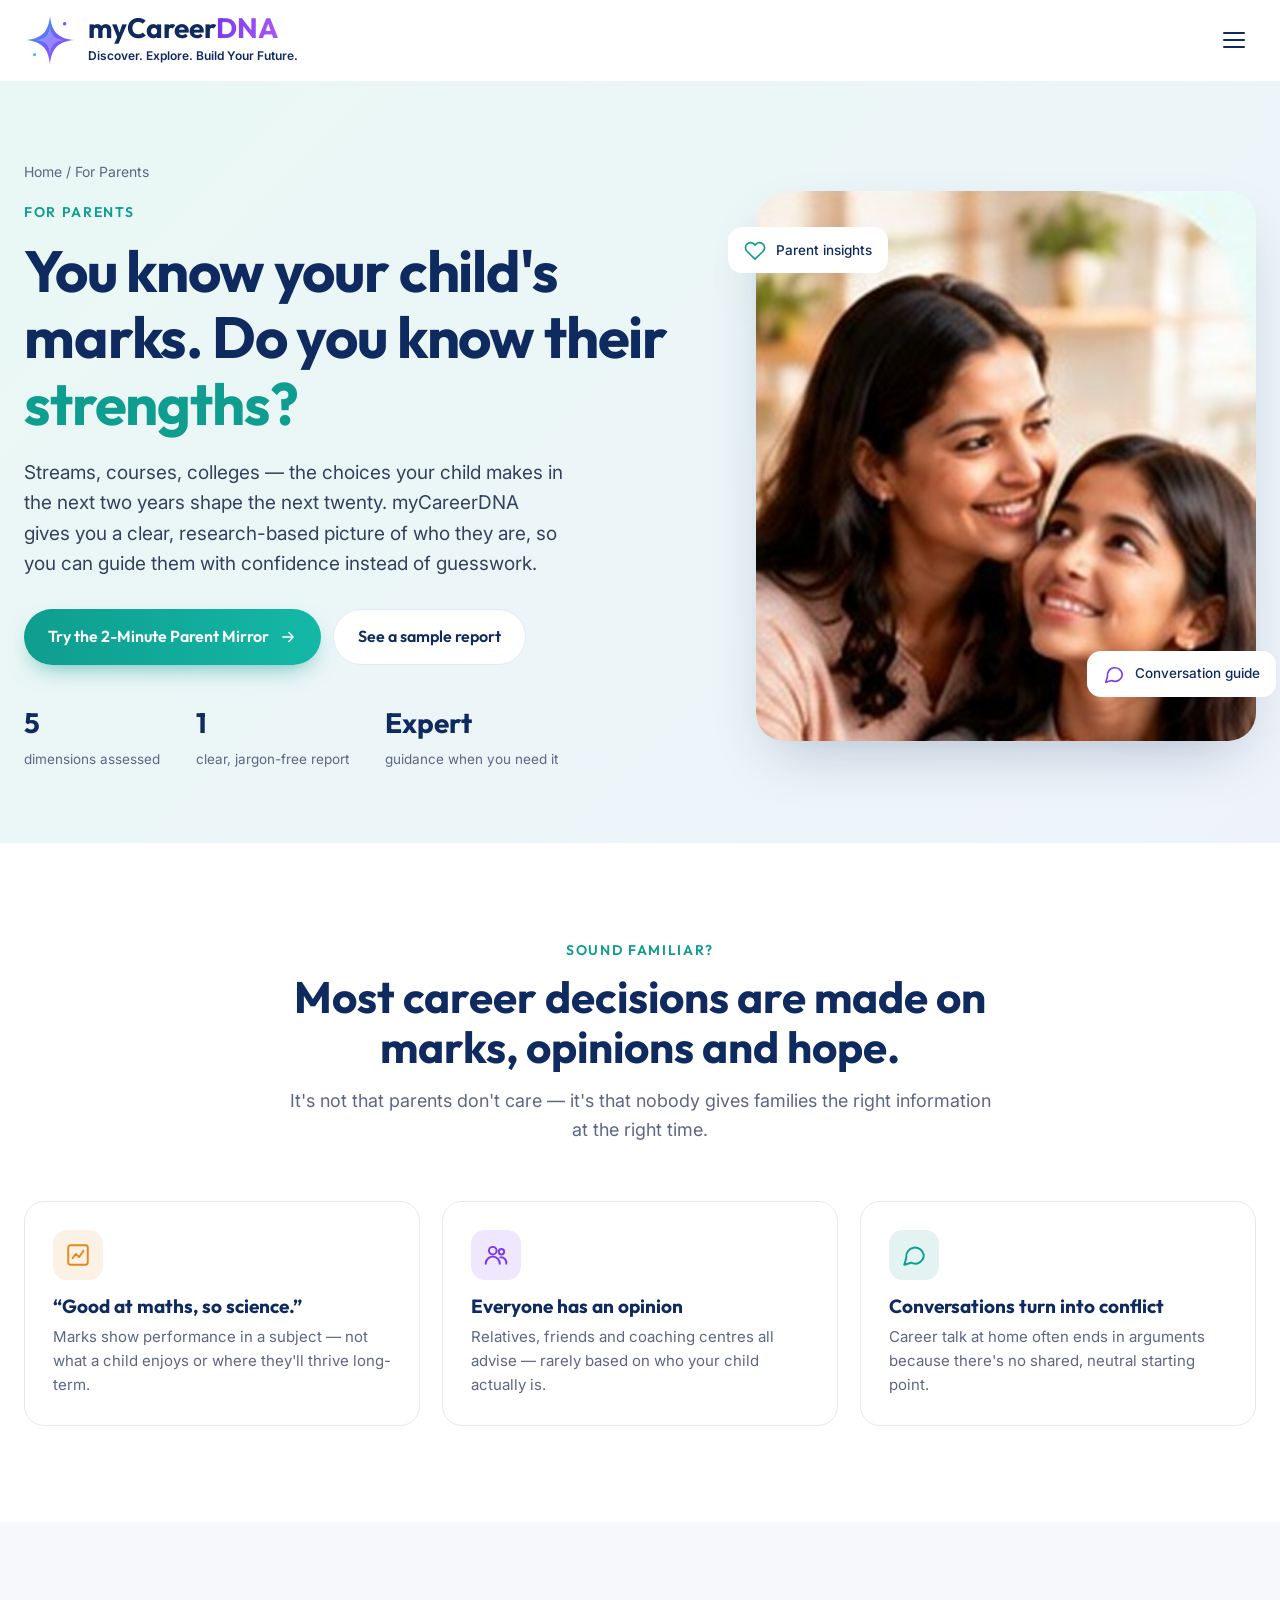
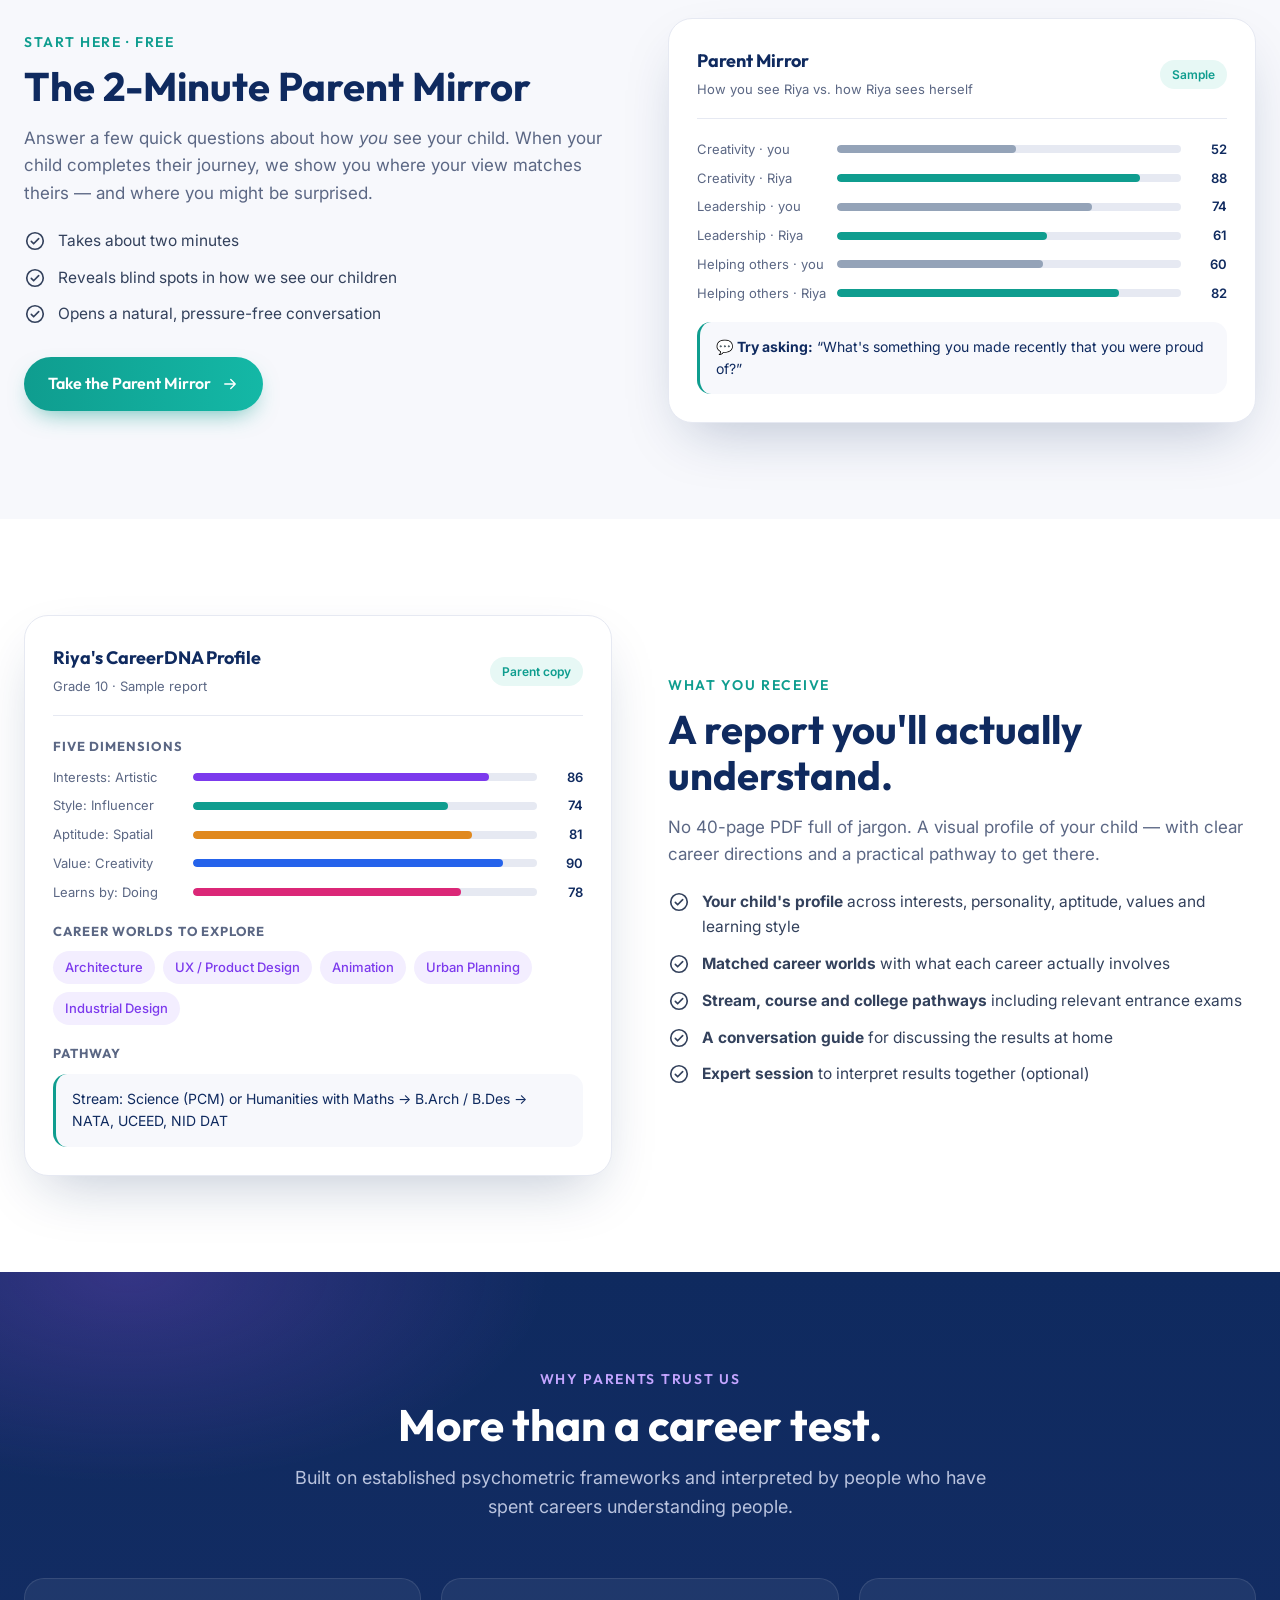
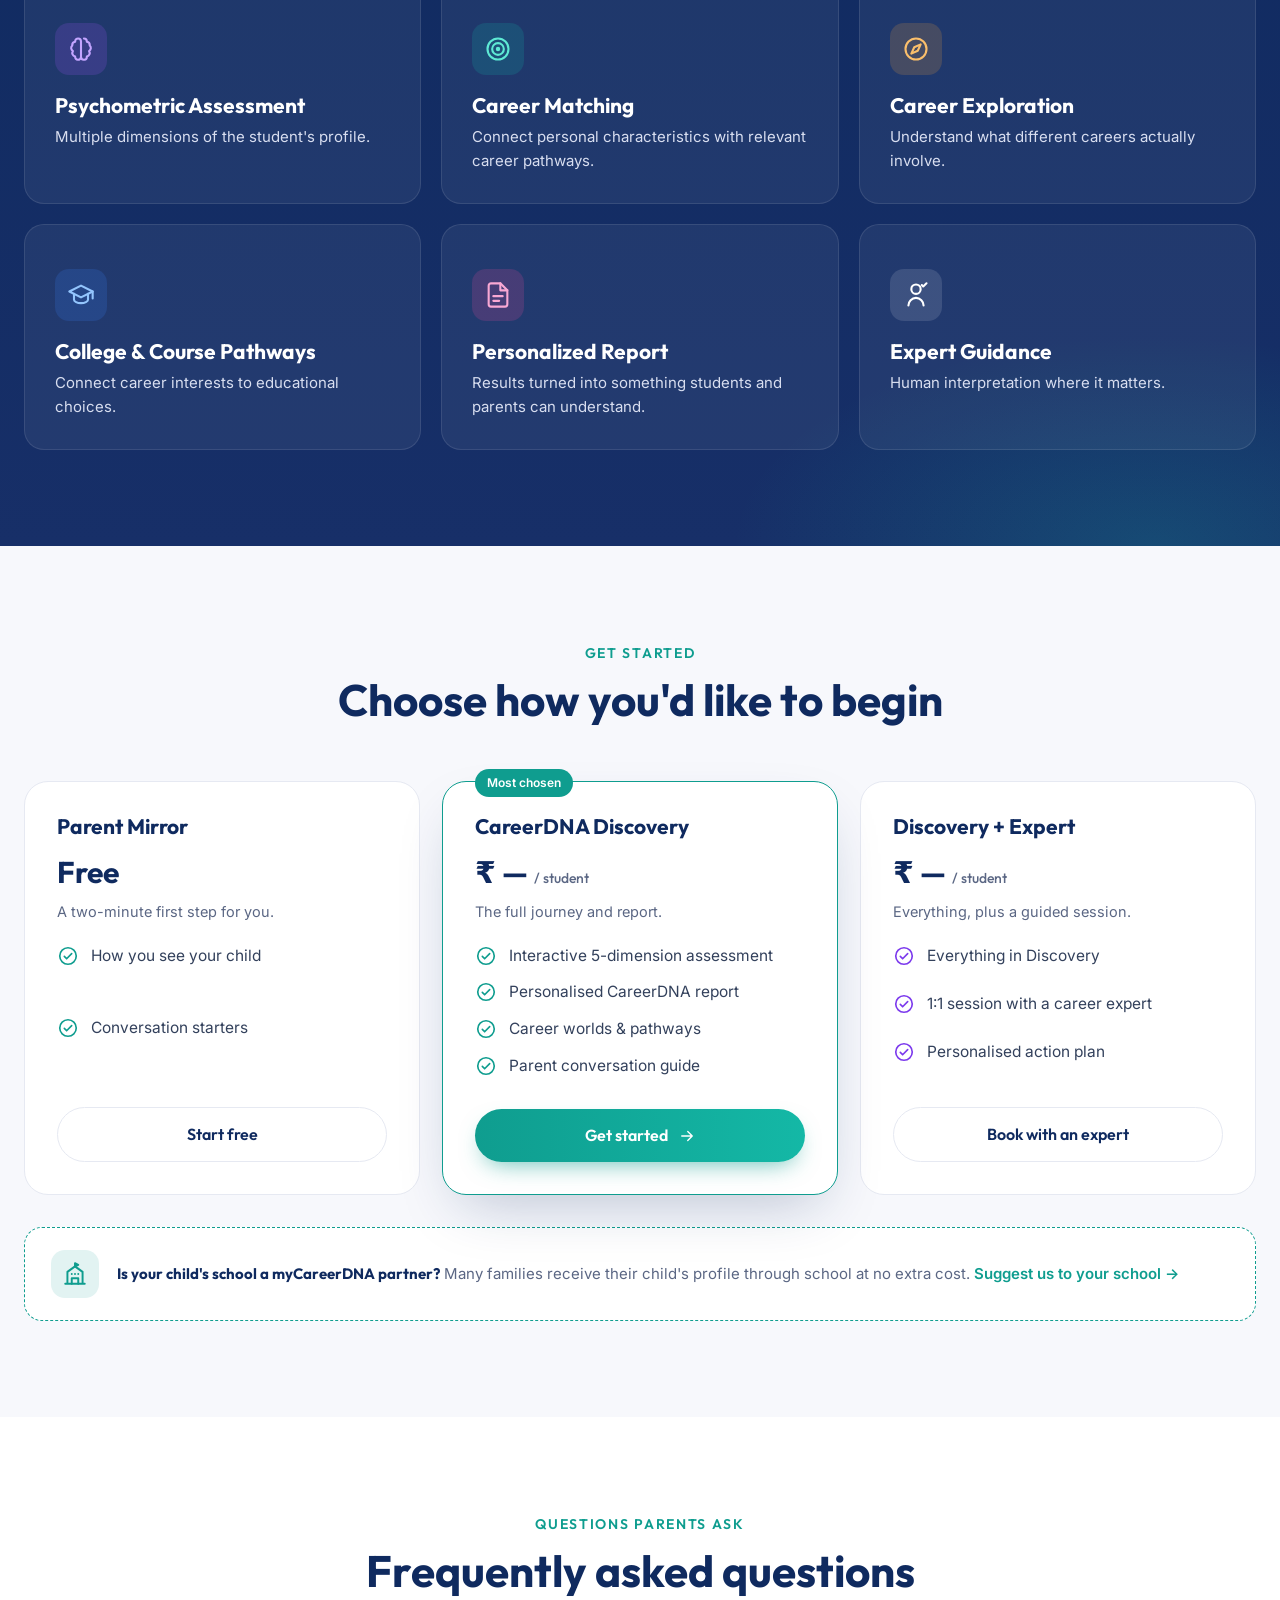
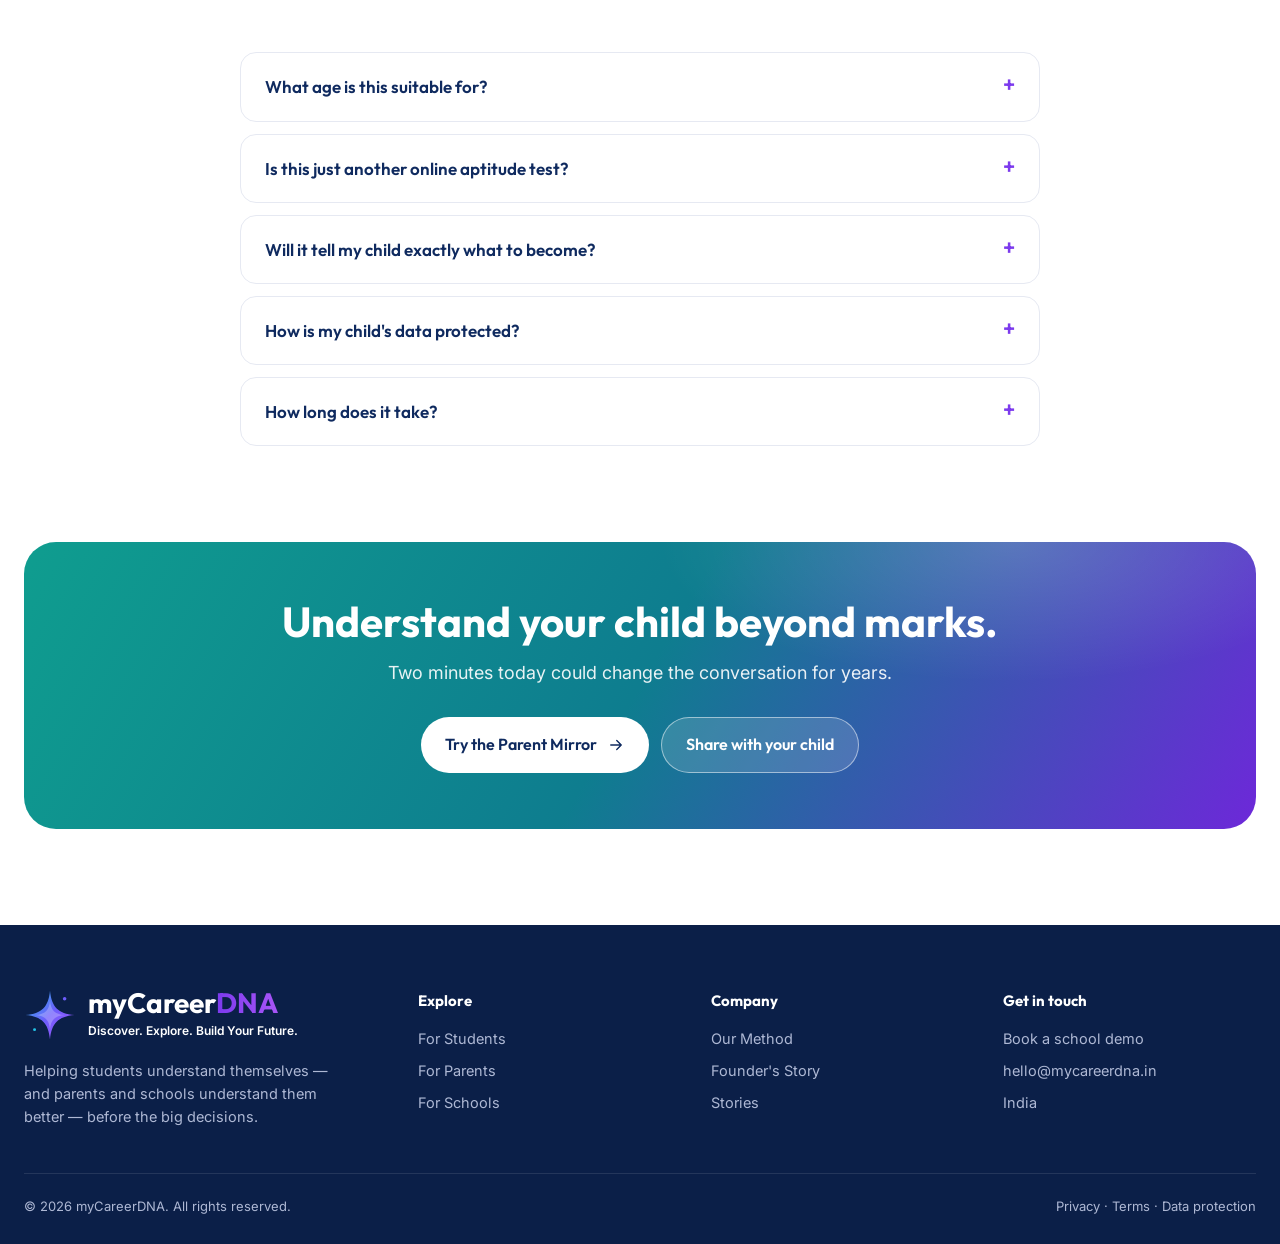
==== parents.html @ beb9e529 "careerQuest" ====
<!doctype html>
<html lang="en">
<head>
  <meta charset="utf-8" />
  <meta name="viewport" content="width=device-width, initial-scale=1" />
  <title>For Parents — myCareerDNA</title>
  <meta name="description" content="Understand your child beyond marks. Insight into interests, strengths, personality and potential." />
  <link rel="preconnect" href="https://fonts.googleapis.com" />
  <link rel="preconnect" href="https://fonts.gstatic.com" crossorigin />
  <link href="https://fonts.googleapis.com/css2?family=Caveat:wght@500;600&family=Inter:wght@400;500;600&family=Outfit:wght@500;600;700&display=swap" rel="stylesheet" />
  <link rel="stylesheet" href="css/styles.css" />
</head>
<body data-page="parents">

<!-- ================= HERO ================= -->
<section class="lp-hero lp-hero--parent">
  <div class="container lp-grid">
    <div>
      <div class="crumbs"><a href="index.html">Home</a> / For Parents</div>
      <div class="eyebrow eyebrow--teal" style="margin-top:18px">For parents</div>
      <h1>You know your child's marks. Do you know their <span style="color:var(--teal)">strengths?</span></h1>
      <p class="lead">Streams, courses, colleges — the choices your child makes in the next two years shape the next twenty. myCareerDNA gives you a clear, research-based picture of who they are, so you can guide them with confidence instead of guesswork.</p>
      <div class="row">
        <a class="btn btn--teal" href="#mirror">Try the 2-Minute Parent Mirror <i data-icon="arrow"></i></a>
        <a class="btn btn--ghost" href="#report">See a sample report</a>
      </div>
      <div class="stats">
        <div><b>5</b><span>dimensions assessed</span></div>
        <div><b>1</b><span>clear, jargon-free report</span></div>
        <div><b>Expert</b><span>guidance when you need it</span></div>
      </div>
    </div>
    <div class="lp-photo" style="background-image:url(assets/parent.jpg)">
      <div class="lp-chip c1" style="color:var(--teal)"><i data-icon="heart"></i><span style="color:var(--navy)">Parent insights</span></div>
      <div class="lp-chip c2" style="color:var(--purple)"><i data-icon="chat"></i><span style="color:var(--navy)">Conversation guide</span></div>
    </div>
  </div>
</section>

<!-- ================= THE PROBLEM ================= -->
<section class="section">
  <div class="container">
    <div class="section-head reveal">
      <div class="eyebrow eyebrow--teal">Sound familiar?</div>
      <h2>Most career decisions are made on marks, opinions and hope.</h2>
      <p>It's not that parents don't care — it's that nobody gives families the right information at the right time.</p>
    </div>
    <div class="feature-grid">
      <div class="feature reveal" style="--c:#e0891f"><div class="f-ic"><i data-icon="chart"></i></div><h3>“Good at maths, so science.”</h3><p>Marks show performance in a subject — not what a child enjoys or where they'll thrive long-term.</p></div>
      <div class="feature reveal" style="--c:#7c3aed"><div class="f-ic"><i data-icon="users"></i></div><h3>Everyone has an opinion</h3><p>Relatives, friends and coaching centres all advise — rarely based on who your child actually is.</p></div>
      <div class="feature reveal" style="--c:#0f9d8f"><div class="f-ic"><i data-icon="chat"></i></div><h3>Conversations turn into conflict</h3><p>Career talk at home often ends in arguments because there's no shared, neutral starting point.</p></div>
    </div>
  </div>
</section>

<!-- ================= PARENT MIRROR ================= -->
<section class="section section--soft" id="mirror">
  <div class="container split">
    <div class="reveal">
      <div class="eyebrow eyebrow--teal">Start here · free</div>
      <h2>The 2-Minute Parent Mirror</h2>
      <p>Answer a few quick questions about how <em>you</em> see your child. When your child completes their journey, we show you where your view matches theirs — and where you might be surprised.</p>
      <ul class="check-list panel--parents">
        <li><i data-icon="check"></i>Takes about two minutes</li>
        <li><i data-icon="check"></i>Reveals blind spots in how we see our children</li>
        <li><i data-icon="check"></i>Opens a natural, pressure-free conversation</li>
      </ul>
      <a class="btn btn--teal" href="#start">Take the Parent Mirror <i data-icon="arrow"></i></a>
    </div>
    <div class="report-mock reveal">
      <header><div><strong>Parent Mirror</strong><span>How you see Riya vs. how Riya sees herself</span></div><span class="pill">Sample</span></header>
      <div class="bars">
        <div class="bar" style="--c:#94a3b8">Creativity · you<i style="--w:52%"></i><b>52</b></div>
        <div class="bar" style="--c:#0f9d8f">Creativity · Riya<i style="--w:88%"></i><b>88</b></div>
        <div class="bar" style="--c:#94a3b8">Leadership · you<i style="--w:74%"></i><b>74</b></div>
        <div class="bar" style="--c:#0f9d8f">Leadership · Riya<i style="--w:61%"></i><b>61</b></div>
        <div class="bar" style="--c:#94a3b8">Helping others · you<i style="--w:60%"></i><b>60</b></div>
        <div class="bar" style="--c:#0f9d8f">Helping others · Riya<i style="--w:82%"></i><b>82</b></div>
      </div>
      <div class="convo" style="margin-top:18px">💬 <b>Try asking:</b> “What's something you made recently that you were proud of?”</div>
    </div>
  </div>
</section>

<!-- ================= REPORT ================= -->
<section class="section" id="report">
  <div class="container split">
    <div class="report-mock reveal">
      <header><div><strong>Riya's CareerDNA Profile</strong><span>Grade 10 · Sample report</span></div><span class="pill">Parent copy</span></header>
      <h5>Five dimensions</h5>
      <div class="bars">
        <div class="bar" style="--c:#7c3aed">Interests: Artistic<i style="--w:86%"></i><b>86</b></div>
        <div class="bar" style="--c:#0f9d8f">Style: Influencer<i style="--w:74%"></i><b>74</b></div>
        <div class="bar" style="--c:#e0891f">Aptitude: Spatial<i style="--w:81%"></i><b>81</b></div>
        <div class="bar" style="--c:#2563eb">Value: Creativity<i style="--w:90%"></i><b>90</b></div>
        <div class="bar" style="--c:#db2777">Learns by: Doing<i style="--w:78%"></i><b>78</b></div>
      </div>
      <h5>Career worlds to explore</h5>
      <div class="careers"><span>Architecture</span><span>UX / Product Design</span><span>Animation</span><span>Urban Planning</span><span>Industrial Design</span></div>
      <h5>Pathway</h5>
      <div class="convo">Stream: Science (PCM) or Humanities with Maths → B.Arch / B.Des → NATA, UCEED, NID DAT</div>
    </div>
    <div class="reveal">
      <div class="eyebrow eyebrow--teal">What you receive</div>
      <h2>A report you'll actually understand.</h2>
      <p>No 40-page PDF full of jargon. A visual profile of your child — with clear career directions and a practical pathway to get there.</p>
      <ul class="check-list panel--parents">
        <li><i data-icon="check"></i><span><b>Your child's profile</b> across interests, personality, aptitude, values and learning style</span></li>
        <li><i data-icon="check"></i><span><b>Matched career worlds</b> with what each career actually involves</span></li>
        <li><i data-icon="check"></i><span><b>Stream, course and college pathways</b> including relevant entrance exams</span></li>
        <li><i data-icon="check"></i><span><b>A conversation guide</b> for discussing the results at home</span></li>
        <li><i data-icon="check"></i><span><b>Expert session</b> to interpret results together (optional)</span></li>
      </ul>
    </div>
  </div>
</section>

<!-- ================= WHY TRUST ================= -->
<section class="section trust">
  <div class="container">
    <div class="section-head reveal">
      <div class="eyebrow">Why parents trust us</div>
      <h2>More than a career test.</h2>
      <p>Built on established psychometric frameworks and interpreted by people who have spent careers understanding people.</p>
    </div>
    <div class="trust-grid">
      <div class="trust-card reveal"><div class="t-ic" style="background:rgba(168,85,247,.18);color:#c4a5ff"><i data-icon="brain"></i></div><h3>Psychometric Assessment</h3><p>Multiple dimensions of the student's profile.</p></div>
      <div class="trust-card reveal"><div class="t-ic" style="background:rgba(20,184,166,.18);color:#5eead4"><i data-icon="target"></i></div><h3>Career Matching</h3><p>Connect personal characteristics with relevant career pathways.</p></div>
      <div class="trust-card reveal"><div class="t-ic" style="background:rgba(242,163,58,.18);color:#fbbf6b"><i data-icon="compass"></i></div><h3>Career Exploration</h3><p>Understand what different careers actually involve.</p></div>
      <div class="trust-card reveal"><div class="t-ic" style="background:rgba(59,130,246,.18);color:#93c5fd"><i data-icon="cap"></i></div><h3>College &amp; Course Pathways</h3><p>Connect career interests to educational choices.</p></div>
      <div class="trust-card reveal"><div class="t-ic" style="background:rgba(236,72,153,.18);color:#f9a8d4"><i data-icon="file"></i></div><h3>Personalized Report</h3><p>Results turned into something students and parents can understand.</p></div>
      <div class="trust-card reveal"><div class="t-ic" style="background:rgba(255,255,255,.12);color:#fff"><i data-icon="expert"></i></div><h3>Expert Guidance</h3><p>Human interpretation where it matters.</p></div>
    </div>
  </div>
</section>

<!-- ================= PLANS =================
     NOTE FOR TEAM: plan names/prices are placeholders — confirm with client. -->
<section class="section section--soft" id="start">
  <div class="container">
    <div class="section-head reveal">
      <div class="eyebrow eyebrow--teal">Get started</div>
      <h2>Choose how you'd like to begin</h2>
    </div>
    <div class="pricing-grid">
      <div class="plan reveal" style="--c:#0f9d8f">
        <h3>Parent Mirror</h3><div class="price">Free</div><p>A two-minute first step for you.</p>
        <ul class="check-list"><li><i data-icon="check"></i>How you see your child</li><li><i data-icon="check"></i>Conversation starters</li></ul>
        <a class="btn btn--ghost" href="#">Start free</a>
      </div>
      <div class="plan featured reveal" style="--c:#0f9d8f">
        <h3>CareerDNA Discovery</h3><div class="price">₹ — <small>/ student</small></div><p>The full journey and report.</p>
        <ul class="check-list"><li><i data-icon="check"></i>Interactive 5-dimension assessment</li><li><i data-icon="check"></i>Personalised CareerDNA report</li><li><i data-icon="check"></i>Career worlds &amp; pathways</li><li><i data-icon="check"></i>Parent conversation guide</li></ul>
        <a class="btn btn--teal" href="#">Get started <i data-icon="arrow"></i></a>
      </div>
      <div class="plan reveal" style="--c:#7c3aed">
        <h3>Discovery + Expert</h3><div class="price">₹ — <small>/ student</small></div><p>Everything, plus a guided session.</p>
        <ul class="check-list"><li><i data-icon="check"></i>Everything in Discovery</li><li><i data-icon="check"></i>1:1 session with a career expert</li><li><i data-icon="check"></i>Personalised action plan</li></ul>
        <a class="btn btn--ghost" href="#">Book with an expert</a>
      </div>
    </div>
    <div class="partner-note reveal">
      <span class="ic"><i data-icon="school"></i></span>
      <p><strong>Is your child's school a myCareerDNA partner?</strong> Many families receive their child's profile through school at no extra cost. <a href="schools.html" style="color:var(--teal);font-weight:600">Suggest us to your school →</a></p>
    </div>
  </div>
</section>

<!-- ================= FAQ ================= -->
<section class="section">
  <div class="container">
    <div class="section-head reveal"><div class="eyebrow eyebrow--teal">Questions parents ask</div><h2>Frequently asked questions</h2></div>
    <div class="faq reveal">
      <details><summary>What age is this suitable for?</summary><p>myCareerDNA is designed for students in grades 8 to 12 — ideally before stream selection in grade 10, and again before college decisions.</p></details>
      <details><summary>Is this just another online aptitude test?</summary><p>No. It measures five dimensions through interactive experiences, connects them to real career pathways and courses, and includes human expert interpretation.</p></details>
      <details><summary>Will it tell my child exactly what to become?</summary><p>It won't hand out a single label. It shows the career worlds that fit your child best and why — so your family can make an informed decision together.</p></details>
      <details><summary>How is my child's data protected?</summary><p>Student data is kept private and secure, is never sold, and is shared only with the parent and — for school programmes — the school's counsellor.</p></details>
      <details><summary>How long does it take?</summary><p>The student journey is completed in about [duration — to confirm], and can be split across sessions.</p></details>
    </div>
  </div>
</section>

<section class="cta-band">
  <div class="container">
    <div class="cta-inner reveal" style="background:linear-gradient(120deg,#0f9d8f,#0e7d8f 50%,#6d28d9)">
      <h2>Understand your child beyond marks.</h2>
      <p>Two minutes today could change the conversation for years.</p>
      <div class="row"><a class="btn" href="#mirror">Try the Parent Mirror <i data-icon="arrow"></i></a><a class="btn alt" href="students.html">Share with your child</a></div>
    </div>
  </div>
</section>

<script src="js/main.js"></script>
</body>
</html>
---- css/styles.css ----
/* =========================================================
   myCareerDNA — shared styles
   ========================================================= */
:root {
  --navy: #0f2a5f;
  --navy-2: #1d3a78;
  --ink: #33415c;
  --muted: #5b6784;
  --line: #e6e9f2;
  --bg: #ffffff;
  --bg-soft: #f7f8fc;

  --purple: #7c3aed;
  --purple-2: #a855f7;
  --purple-soft: #f3eeff;
  --teal: #0f9d8f;
  --teal-2: #14b8a6;
  --teal-soft: #e7f8f5;
  --orange: #e0891f;
  --orange-2: #f2a33a;
  --orange-soft: #fff4e6;

  --radius: 20px;
  --radius-sm: 12px;
  --shadow: 0 10px 30px -12px rgba(15, 42, 95, 0.18);
  --shadow-lg: 0 24px 60px -20px rgba(15, 42, 95, 0.28);

  --font-head: "Outfit", system-ui, sans-serif;
  --font-body: "Inter", system-ui, sans-serif;
  --font-hand: "Caveat", cursive;
  --max: 1280px;
}

* { box-sizing: border-box; margin: 0; padding: 0; }
html { scroll-behavior: smooth; }
body {
  font-family: var(--font-body);
  color: var(--ink);
  background: var(--bg);
  line-height: 1.6;
  -webkit-font-smoothing: antialiased;
  overflow-x: hidden;
}
img { max-width: 100%; display: block; }
a { color: inherit; text-decoration: none; }
button { font: inherit; cursor: pointer; border: 0; background: none; }
h1, h2, h3, h4 { font-family: var(--font-head); color: var(--navy); line-height: 1.15; font-weight: 700; }

.container { width: 100%; max-width: var(--max); margin: 0 auto; padding: 0 24px; }
.section { padding: 96px 0; }
.section--soft { background: var(--bg-soft); }
.section-head { text-align: center; max-width: 720px; margin: 0 auto 56px; }
.section-head h2 { font-size: clamp(30px, 4vw, 44px); margin: 10px 0 14px; }
.section-head p { font-size: 18px; color: var(--muted); }
.eyebrow {
  font-family: var(--font-head);
  font-size: 14px; font-weight: 600; letter-spacing: .12em; text-transform: uppercase;
  color: var(--purple);
}
.eyebrow--teal { color: var(--teal); }
.eyebrow--orange { color: var(--orange); }
.grad {
  background: linear-gradient(90deg, var(--purple), var(--purple-2));
  -webkit-background-clip: text; background-clip: text; color: transparent;
}
.hand { font-family: var(--font-hand); color: var(--navy); }

/* ---------- Buttons ---------- */
.btn {
  display: inline-flex; align-items: center; gap: 10px;
  padding: 14px 24px; border-radius: 999px;
  font-family: var(--font-head); font-weight: 600; font-size: 16px;
  transition: transform .2s ease, box-shadow .2s ease, background .2s ease;
  white-space: nowrap;
}
.btn:hover { transform: translateY(-2px); }
.btn svg { width: 18px; height: 18px; transition: transform .2s ease; }
.btn:hover svg { transform: translateX(3px); }
.btn--purple { background: linear-gradient(90deg, var(--purple), var(--purple-2)); color: #fff; box-shadow: 0 10px 24px -10px rgba(124,58,237,.7); }
.btn--teal { background: linear-gradient(90deg, var(--teal), var(--teal-2)); color: #fff; box-shadow: 0 10px 24px -10px rgba(15,157,143,.7); }
.btn--orange { background: linear-gradient(90deg, var(--orange), var(--orange-2)); color: #fff; box-shadow: 0 10px 24px -10px rgba(224,137,31,.7); }
.btn--ghost { background: #fff; color: var(--navy); border: 1.5px solid var(--line); }
.btn--ghost:hover { border-color: var(--purple); }
.btn--sm { padding: 10px 18px; font-size: 14px; }

/* ---------- Header ---------- */
.site-header {
  position: sticky; top: 0; z-index: 50;
  background: rgba(255,255,255,.9);
  backdrop-filter: blur(12px);
  border-bottom: 1px solid transparent;
  transition: border-color .2s, box-shadow .2s;
}
.site-header.scrolled { border-color: var(--line); box-shadow: 0 4px 20px -12px rgba(15,42,95,.2); }
.nav { display: flex; align-items: center; justify-content: space-between; height: 80px; gap: 24px; }
.logo { display: flex; align-items: center; gap: 12px; }
.logo svg { width: 52px; height: 52px; flex-shrink: 0; }
.logo-name { font-family: var(--font-head); font-weight: 700; font-size: 28px; color: var(--navy); line-height: 1; }
.logo-name span { background: linear-gradient(90deg, var(--purple), var(--purple-2)); -webkit-background-clip: text; background-clip: text; color: transparent; }
.logo-tag { font-size: 12px; font-weight: 600; color: var(--navy); margin-top: 4px; white-space: nowrap; }
.nav-links { display: flex; gap: 22px; white-space: nowrap; }
.nav-links a { font-size: 15px; font-weight: 500; color: var(--navy); padding: 8px 0; position: relative; }
.nav-links a::after {
  content: ""; position: absolute; left: 0; right: 0; bottom: 0; height: 3px; border-radius: 3px;
  background: var(--purple); transform: scaleX(0); transition: transform .2s;
}
.nav-links a:hover::after, .nav-links a.active::after { transform: scaleX(1); }
.nav-cta { font-size: 13.5px; padding: 10px 20px; white-space: normal; max-width: 230px; line-height: 1.25; flex-shrink: 0; }
.nav-toggle { display: none; width: 44px; height: 44px; border-radius: 10px; }
.nav-toggle span { display: block; width: 22px; height: 2px; background: var(--navy); margin: 5px auto; border-radius: 2px; transition: .2s; }

/* ---------- Hero ---------- */
.hero {
  position: relative; overflow: hidden;
  background: linear-gradient(180deg, #eef3fb 0%, #e7eef9 60%, #eaf0f8 100%);
  min-height: 560px;
}
.hero-art {
  position: absolute; top: 0; right: 0; bottom: 0; width: 62%;
  background: url("../assets/hero.jpg") right center / cover no-repeat;
  -webkit-mask-image: linear-gradient(90deg, transparent 0%, #000 22%);
          mask-image: linear-gradient(90deg, transparent 0%, #000 22%);
}
.hero .container { position: relative; z-index: 2; padding-top: 72px; padding-bottom: 72px; }
.hero-copy { max-width: 640px; }
.hero h1 { font-size: clamp(40px, 5.4vw, 66px); letter-spacing: -.02em; margin: 14px 0 22px; }
.hero p.lead { font-size: 19px; color: var(--navy); max-width: 440px; }
.chooser-label { margin: 40px 0 16px; font-family: var(--font-head); font-weight: 600; color: var(--navy); font-size: 17px; }
.chooser { display: flex; gap: 14px; flex-wrap: wrap; }
.choice {
  display: flex; align-items: center; gap: 14px;
  padding: 14px 18px; border-radius: 16px;
  background: rgba(255,255,255,.88); backdrop-filter: blur(6px);
  border: 1.5px solid rgba(255,255,255,.9);
  box-shadow: var(--shadow);
  transition: transform .2s, border-color .2s, box-shadow .2s;
}
.choice:hover { transform: translateY(-4px); box-shadow: var(--shadow-lg); }
.choice .ic { width: 46px; height: 46px; border-radius: 50%; display: grid; place-items: center; flex-shrink: 0; }
.choice .ic svg { width: 26px; height: 26px; }
.choice strong { display: block; font-family: var(--font-head); font-weight: 600; font-size: 16px; }
.choice small { font-size: 13px; color: var(--navy); display: inline-flex; align-items: center; gap: 4px; }
.choice small svg { width: 13px; height: 13px; }
.choice--student .ic { background: var(--purple-soft); color: var(--purple); } .choice--student strong { color: var(--purple); } .choice--student:hover { border-color: var(--purple-2); }
.choice--parent .ic { background: var(--teal-soft); color: var(--teal); } .choice--parent strong { color: var(--teal); } .choice--parent:hover { border-color: var(--teal-2); }
.choice--school .ic { background: var(--orange-soft); color: var(--orange); } .choice--school strong { color: var(--orange); } .choice--school:hover { border-color: var(--orange-2); }

/* ---------- Audience cards ---------- */
.aud-grid { display: grid; grid-template-columns: repeat(3, 1fr); gap: 28px; }
.aud-card {
  border-radius: var(--radius); overflow: hidden; box-shadow: var(--shadow);
  display: flex; flex-direction: column; transition: transform .25s, box-shadow .25s;
}
.aud-card:hover { transform: translateY(-6px); box-shadow: var(--shadow-lg); }
.aud-card--student { background: linear-gradient(135deg, #f6f1ff, #efe8ff); }
.aud-card--parent { background: linear-gradient(135deg, #eefaf7, #e3f6f2); }
.aud-card--school { background: linear-gradient(135deg, #fff8ee, #fdf0e0); }
.aud-top { display: grid; grid-template-columns: 36% minmax(0,1fr); flex: 1; }
.aud-photo { background-size: cover; background-position: center; min-height: 270px; border-bottom-right-radius: 40px; }
.aud-body { min-width: 0; padding: 24px 20px 22px; display: flex; flex-direction: column; }
.aud-body .eyebrow { display: flex; align-items: center; gap: 8px; font-size: 13px; }
.aud-body .eyebrow svg { width: 22px; height: 22px; }
.aud-body h3 { font-size: 21px; margin: 12px 0 10px; }
.aud-body p { font-size: 14.5px; color: var(--muted); margin-bottom: 18px; flex: 1; }
.aud-body .btn { align-self: flex-start; padding: 11px 16px; font-size: 13.5px; white-space: normal; line-height: 1.3; }
.aud-feats { display: flex; justify-content: space-between; gap: 8px; padding: 16px 18px; border-top: 1px solid rgba(15,42,95,.07); background: rgba(255,255,255,.5); }
.aud-feats span { display: flex; align-items: center; gap: 7px; font-size: 12px; color: var(--navy); }
.aud-feats svg { width: 20px; height: 20px; flex-shrink: 0; }
.aud-card--student .aud-feats svg, .aud-card--student .eyebrow { color: var(--purple); }
.aud-card--parent .aud-feats svg, .aud-card--parent .eyebrow { color: var(--teal); }
.aud-card--school .aud-feats svg, .aud-card--school .eyebrow { color: var(--orange); }
.tagline-divider { display: flex; align-items: center; justify-content: center; gap: 22px; margin-top: 56px; font-size: 30px; }
.tagline-divider::before, .tagline-divider::after { content: ""; width: 48px; height: 1.5px; background: var(--navy); opacity: .6; }

/* ---------- Methodology ---------- */
.method { position: relative; }
.journey { display: grid; grid-template-columns: repeat(5, 1fr); gap: 16px; position: relative; margin-bottom: 72px; }
.journey::before {
  content: ""; position: absolute; top: 44px; left: 10%; right: 10%; height: 4px; border-radius: 4px;
  background: linear-gradient(90deg, var(--purple), var(--teal), var(--orange));
  opacity: .35;
}
.step { text-align: center; position: relative; cursor: default; }
.step-node {
  width: 88px; height: 88px; border-radius: 50%; margin: 0 auto 18px; position: relative;
  display: grid; place-items: center; background: #fff; box-shadow: var(--shadow);
  border: 3px solid var(--c); color: var(--c); transition: transform .25s, background .25s, color .25s;
}
.step-node svg { width: 36px; height: 36px; }
.step-num {
  position: absolute; top: -6px; right: -6px; width: 28px; height: 28px; border-radius: 50%;
  background: var(--c); color: #fff; font-family: var(--font-head); font-weight: 700; font-size: 13px;
  display: grid; place-items: center; border: 3px solid #fff;
}
.step:hover .step-node { transform: translateY(-6px) scale(1.05); background: var(--c); color: #fff; }
.step h3 { font-size: 20px; letter-spacing: .08em; color: var(--c); margin-bottom: 8px; }
.step p { font-size: 14.5px; color: var(--muted); max-width: 200px; margin: 0 auto; }
.step-arrow { display: none; }

.dims-wrap { background: #fff; border-radius: 28px; padding: 48px; box-shadow: var(--shadow); border: 1px solid var(--line); }
.dims-head { display: flex; justify-content: space-between; align-items: flex-end; gap: 32px; margin-bottom: 32px; flex-wrap: wrap; }
.dims-head h3 { font-size: 30px; margin-top: 8px; }
.dims-head p { max-width: 460px; color: var(--muted); }
.dims { display: grid; grid-template-columns: repeat(3, 1fr); gap: 18px; }
.dim {
  border-radius: 18px; padding: 24px; background: var(--bg-soft); border: 1px solid var(--line);
  transition: transform .2s, border-color .2s, background .2s;
}
.dim:hover { transform: translateY(-4px); border-color: var(--c); background: #fff; }
.dim-ic { width: 48px; height: 48px; border-radius: 14px; display: grid; place-items: center; background: color-mix(in srgb, var(--c) 12%, #fff); color: var(--c); margin-bottom: 14px; }
.dim-ic svg { width: 26px; height: 26px; }
.dim h4 { font-size: 18px; margin-bottom: 6px; }
.dim p { font-size: 14.5px; color: var(--muted); margin-bottom: 12px; }
.dim-tool { display: inline-block; font-size: 12px; font-weight: 600; padding: 4px 10px; border-radius: 999px; background: #fff; border: 1px dashed var(--c); color: var(--c); }
.vs-generic { margin-top: 32px; display: grid; grid-template-columns: 1fr 1fr; gap: 18px; }
.vs-col { border-radius: 18px; padding: 24px 26px; }
.vs-col h4 { font-size: 17px; margin-bottom: 12px; display: flex; align-items: center; gap: 8px; }
.vs-col ul { list-style: none; display: grid; gap: 8px; font-size: 15px; }
.vs-col li { display: flex; gap: 10px; align-items: flex-start; }
.vs-col li svg { width: 18px; height: 18px; flex-shrink: 0; margin-top: 3px; }
.vs-col--bad { background: #f4f5f8; color: var(--muted); }
.vs-col--bad h4 { color: var(--muted); }
.vs-col--good { background: linear-gradient(135deg, var(--purple-soft), var(--teal-soft)); }
.vs-col--good li svg { color: var(--teal); }

/* ---------- Benefits ---------- */
.benefit-grid { display: grid; grid-template-columns: 1fr 1fr; gap: 28px; }
.benefit {
  border-radius: 24px; padding: 40px; position: relative; overflow: hidden;
}
.benefit--student { background: linear-gradient(160deg, #f6f1ff 0%, #fff 70%); border: 1px solid #e9ddff; }
.benefit--parent { background: linear-gradient(160deg, #eaf9f5 0%, #fff 70%); border: 1px solid #cdeee7; }
.benefit h3 { font-size: 26px; margin: 10px 0 22px; }
.benefit ul { list-style: none; display: grid; gap: 18px; }
.benefit li { display: grid; grid-template-columns: 40px 1fr; gap: 14px; }
.benefit li .b-ic { width: 40px; height: 40px; border-radius: 12px; display: grid; place-items: center; background: #fff; box-shadow: 0 4px 12px -6px rgba(15,42,95,.25); }
.benefit--student .b-ic { color: var(--purple); }
.benefit--parent .b-ic { color: var(--teal); }
.b-ic svg { width: 22px; height: 22px; }
.benefit li strong { display: block; font-family: var(--font-head); color: var(--navy); font-size: 16.5px; margin-bottom: 2px; }
.benefit li span { font-size: 14.5px; color: var(--muted); }

/* ---------- Trust ---------- */
.trust { background: linear-gradient(180deg, #0f2a5f 0%, #172f68 100%); color: #d8def0; position: relative; overflow: hidden; }
.trust::before {
  content: ""; position: absolute; inset: 0;
  background:
    radial-gradient(600px 300px at 10% 0%, rgba(168,85,247,.25), transparent 70%),
    radial-gradient(600px 300px at 90% 100%, rgba(20,184,166,.2), transparent 70%);
}
.trust .container { position: relative; }
.trust .section-head h2 { color: #fff; }
.trust .section-head p { color: #b9c3de; }
.trust .eyebrow { color: #c4a5ff; }
.trust-grid { display: grid; grid-template-columns: repeat(3, 1fr); gap: 20px; }
.trust-card {
  border-radius: 20px; padding: 30px; background: rgba(255,255,255,.06);
  border: 1px solid rgba(255,255,255,.1); transition: background .2s, transform .2s;
}
.trust-card:hover { background: rgba(255,255,255,.1); transform: translateY(-4px); }
.trust-card .t-num { font-family: var(--font-head); font-size: 13px; font-weight: 600; color: #8f9cc0; letter-spacing: .1em; }
.trust-card .t-ic { width: 52px; height: 52px; border-radius: 14px; display: grid; place-items: center; margin: 14px 0 18px; }
.trust-card .t-ic svg { width: 28px; height: 28px; }
.trust-card h3 { color: #fff; font-size: 21px; margin-bottom: 8px; }
.trust-card p { font-size: 15px; }
.trust-badges { display: flex; justify-content: center; flex-wrap: wrap; gap: 14px 36px; margin-top: 48px; font-size: 14px; color: #b9c3de; }
.trust-badges span { display: flex; align-items: center; gap: 8px; }
.trust-badges svg { width: 18px; height: 18px; color: var(--teal-2); }

/* ---------- Tabs ---------- */
.tabs { display: flex; justify-content: center; gap: 10px; margin-bottom: 36px; flex-wrap: wrap; }
.tab {
  display: flex; align-items: center; gap: 10px;
  padding: 14px 24px; border-radius: 999px; font-family: var(--font-head); font-weight: 600; font-size: 16px;
  background: #fff; color: var(--navy); border: 1.5px solid var(--line); transition: .2s;
}
.tab .emoji { font-size: 20px; }
.tab:hover { border-color: var(--navy-2); }
.tab[aria-selected="true"][data-tab="students"] { background: var(--purple); border-color: var(--purple); color: #fff; }
.tab[aria-selected="true"][data-tab="parents"] { background: var(--teal); border-color: var(--teal); color: #fff; }
.tab[aria-selected="true"][data-tab="schools"] { background: var(--orange); border-color: var(--orange); color: #fff; }
.panel { display: none; }
.panel.active { display: grid; animation: fade .4s ease; }
@keyframes fade { from { opacity: 0; transform: translateY(8px); } to { opacity: 1; transform: none; } }
.panel { grid-template-columns: 1.1fr 1fr; gap: 48px; align-items: center; background: #fff; border-radius: 28px; padding: 44px; box-shadow: var(--shadow); border: 1px solid var(--line); }
.panel h3 { font-size: 34px; margin: 10px 0 12px; }
.panel .panel-lead { font-size: 18px; color: var(--muted); margin-bottom: 24px; }
.check-list { list-style: none; display: grid; gap: 12px; margin-bottom: 30px; }
.check-list li { display: flex; gap: 12px; align-items: flex-start; font-size: 15.5px; }
.check-list svg { width: 22px; height: 22px; flex-shrink: 0; margin-top: 1px; }
.panel--students .check-list svg { color: var(--purple); }
.panel--parents .check-list svg { color: var(--teal); }
.panel--schools .check-list svg { color: var(--orange); }
.panel-visual { border-radius: 22px; overflow: hidden; position: relative; height: 400px; width: 100%; max-width: 440px; justify-self: center; background-size: cover; background-position: center 15%; }
.panel-float {
  position: absolute; left: 18px; right: 18px; bottom: 18px; background: rgba(255,255,255,.95); border-radius: 16px; padding: 16px 18px;
  box-shadow: var(--shadow-lg); font-size: 14px;
}
.panel-float strong { font-family: var(--font-head); color: var(--navy); display: block; margin-bottom: 8px; }
.bars { display: grid; gap: 8px; }
.bar { display: grid; grid-template-columns: 110px 1fr 36px; gap: 10px; align-items: center; font-size: 12.5px; color: var(--muted); }
.bar i { display: block; height: 8px; border-radius: 8px; background: var(--line); position: relative; overflow: hidden; }
.bar i::after { content: ""; position: absolute; inset: 0; width: var(--w); background: var(--c, var(--purple)); border-radius: 8px; }
.bar b { font-weight: 600; color: var(--navy); text-align: right; }

/* ---------- School flow ---------- */
.flow { display: grid; grid-template-columns: repeat(6, 1fr); gap: 0; position: relative; counter-reset: flow; }
.flow-step { position: relative; text-align: center; padding: 0 10px; }
.flow-step:not(:last-child)::after {
  content: ""; position: absolute; top: 34px; left: calc(50% + 40px); right: calc(-50% + 40px);
  border-top: 2.5px dashed #cfd5e6;
}
.flow-ic {
  width: 68px; height: 68px; border-radius: 20px; margin: 0 auto 16px; display: grid; place-items: center;
  background: #fff; box-shadow: var(--shadow); color: var(--c); position: relative; z-index: 1;
}
.flow-ic svg { width: 30px; height: 30px; }
.flow-step .who { font-size: 11.5px; font-weight: 700; letter-spacing: .1em; text-transform: uppercase; color: var(--c); }
.flow-step h4 { font-size: 16.5px; margin: 6px 0 6px; }
.flow-step p { font-size: 13.5px; color: var(--muted); }
.flow-note {
  margin-top: 48px; display: flex; align-items: center; justify-content: space-between; gap: 24px; flex-wrap: wrap;
  padding: 28px 32px; border-radius: 22px; background: linear-gradient(90deg, var(--orange-soft), #fff);
  border: 1px solid #f6dfbf;
}
.flow-note h4 { font-size: 22px; margin-bottom: 4px; }
.flow-note p { color: var(--muted); }

/* ---------- Testimonials ---------- */
.testi-grid { display: grid; grid-template-columns: repeat(3, 1fr); gap: 24px; }
.testi { background: #fff; border-radius: 22px; padding: 30px; box-shadow: var(--shadow); border: 1px solid var(--line); display: flex; flex-direction: column; position: relative; }
.testi .quote-mark { font-family: Georgia, serif; font-size: 64px; line-height: .6; color: var(--c); opacity: .35; height: 30px; }
.testi blockquote { font-size: 16px; color: var(--navy); flex: 1; margin: 8px 0 22px; }
.testi-who { display: flex; align-items: center; gap: 12px; }
.avatar { width: 44px; height: 44px; border-radius: 50%; display: grid; place-items: center; font-family: var(--font-head); font-weight: 700; color: #fff; background: var(--c); }
.testi-who strong { display: block; font-family: var(--font-head); color: var(--navy); font-size: 15px; }
.testi-who span { font-size: 13px; color: var(--muted); }
.testi-role { position: absolute; top: 24px; right: 24px; font-size: 11.5px; font-weight: 700; letter-spacing: .08em; text-transform: uppercase; color: var(--c); background: color-mix(in srgb, var(--c) 10%, #fff); padding: 4px 10px; border-radius: 999px; }
.sample-note { text-align: center; font-size: 13px; color: var(--muted); margin-top: 20px; font-style: italic; }

/* ---------- Founder ---------- */
.founder { display: grid; grid-template-columns: 380px 1fr; gap: 64px; align-items: center; }
.founder-photo {
  aspect-ratio: 4/5; border-radius: 28px; position: relative; overflow: hidden;
  background: linear-gradient(160deg, var(--purple-soft), var(--teal-soft));
  display: grid; place-items: center; color: var(--muted); font-size: 14px; text-align: center; padding: 24px;
}
.founder-photo svg { width: 96px; height: 96px; color: #b8a7e8; margin: 0 auto 10px; }
.founder-stat {
  position: absolute; right: -1px; bottom: 28px; background: #fff; border-radius: 16px 0 0 16px; padding: 14px 20px; box-shadow: var(--shadow-lg);
}
.founder-stat b { font-family: var(--font-head); font-size: 34px; color: var(--purple); display: block; line-height: 1; }
.founder-stat span { font-size: 12.5px; color: var(--navy); font-weight: 500; }
.founder blockquote { font-family: var(--font-head); font-size: clamp(24px, 2.8vw, 34px); font-weight: 600; color: var(--navy); line-height: 1.3; margin: 16px 0 24px; }
.founder blockquote em { font-style: normal; color: var(--purple); }
.founder p { font-size: 17px; color: var(--muted); margin-bottom: 16px; }
.founder .sig { font-size: 36px; margin-top: 12px; }
.founder .sig small { display: block; font-family: var(--font-body); font-size: 14px; color: var(--muted); }

/* ---------- CTA band ---------- */
.cta-band { padding: 0 0 96px; }
.cta-inner {
  border-radius: 32px; padding: 56px; text-align: center; color: #fff; position: relative; overflow: hidden;
  background: linear-gradient(120deg, #6d28d9 0%, #7c3aed 40%, #0f9d8f 100%);
}
.cta-inner::after { content: ""; position: absolute; inset: 0; background: radial-gradient(500px 200px at 80% 0%, rgba(255,255,255,.18), transparent 70%); pointer-events: none; }
.cta-inner h2 { color: #fff; font-size: clamp(28px, 3.6vw, 42px); margin-bottom: 12px; }
.cta-inner p { font-size: 18px; opacity: .9; margin-bottom: 30px; }
.cta-inner .row { display: flex; gap: 12px; justify-content: center; flex-wrap: wrap; position: relative; z-index: 1; }
.cta-inner .btn { background: #fff; color: var(--navy); }
.cta-inner .btn.alt { background: rgba(255,255,255,.14); color: #fff; border: 1.5px solid rgba(255,255,255,.5); }

/* ---------- Footer ---------- */
.site-footer { background: #0b1f48; color: #aeb8d4; padding: 64px 0 28px; font-size: 14.5px; }
.foot-grid { display: grid; grid-template-columns: 1.4fr repeat(3, 1fr); gap: 40px; margin-bottom: 44px; }
.site-footer .logo-name, .site-footer .logo-tag { color: #fff; }
.site-footer h5 { font-family: var(--font-head); color: #fff; font-size: 15px; margin-bottom: 14px; }
.site-footer ul { list-style: none; display: grid; gap: 9px; }
.site-footer a:hover { color: #fff; }
.foot-bottom { border-top: 1px solid rgba(255,255,255,.1); padding-top: 22px; display: flex; justify-content: space-between; flex-wrap: wrap; gap: 12px; font-size: 13px; }

/* ---------- Audience landing pages ---------- */
.lp-hero { padding: 80px 0 72px; position: relative; overflow: hidden; }
.lp-hero--student { background: linear-gradient(135deg, #f6f1ff 0%, #eef3fb 100%); }
.lp-hero--parent { background: linear-gradient(135deg, #e9f8f4 0%, #eef3fb 100%); }
.lp-hero--school { background: linear-gradient(135deg, #fff5e8 0%, #eef3fb 100%); }
.lp-grid { display: grid; grid-template-columns: 1.15fr .85fr; gap: 56px; align-items: center; }
.lp-hero h1 { font-size: clamp(36px, 4.8vw, 58px); margin: 14px 0 20px; letter-spacing: -.02em; }
.lp-hero .lead { font-size: 19px; color: var(--ink); margin-bottom: 30px; max-width: 540px; }
.lp-hero .row { display: flex; gap: 12px; flex-wrap: wrap; }
.lp-photo { border-radius: 28px; aspect-ratio: 4/4.4; background-size: cover; background-position: center top; box-shadow: var(--shadow-lg); position: relative; }
.lp-chip {
  position: absolute; background: #fff; border-radius: 14px; padding: 12px 16px; box-shadow: var(--shadow-lg);
  font-size: 13.5px; display: flex; align-items: center; gap: 10px; color: var(--navy); font-weight: 500;
}
.lp-chip svg { width: 22px; height: 22px; }
.lp-chip.c1 { left: -28px; top: 36px; }
.lp-chip.c2 { right: -20px; bottom: 44px; }
.lp-hero .crumbs { font-size: 14px; color: var(--muted); }
.lp-hero .crumbs a:hover { color: var(--navy); }
.stats { display: flex; gap: 36px; margin-top: 36px; flex-wrap: wrap; }
.stats b { display: block; font-family: var(--font-head); font-size: 28px; color: var(--navy); }
.stats span { font-size: 13.5px; color: var(--muted); }

.feature-grid { display: grid; grid-template-columns: repeat(3, 1fr); gap: 22px; }
.feature { background: #fff; border: 1px solid var(--line); border-radius: 20px; padding: 28px; transition: transform .2s, box-shadow .2s; }
.feature:hover { transform: translateY(-4px); box-shadow: var(--shadow); }
.feature .f-ic { width: 50px; height: 50px; border-radius: 14px; display: grid; place-items: center; margin-bottom: 16px; background: color-mix(in srgb, var(--c) 12%, #fff); color: var(--c); }
.feature .f-ic svg { width: 26px; height: 26px; }
.feature h3 { font-size: 19px; margin-bottom: 8px; }
.feature p { font-size: 15px; color: var(--muted); }

.split { display: grid; grid-template-columns: 1fr 1fr; gap: 56px; align-items: center; }
.split h2 { font-size: clamp(28px, 3.4vw, 40px); margin: 10px 0 16px; }
.split > div > p { color: var(--muted); font-size: 17px; margin-bottom: 22px; }

.report-mock { background: #fff; border-radius: 24px; padding: 28px; box-shadow: var(--shadow-lg); border: 1px solid var(--line); }
.report-mock header { display: flex; justify-content: space-between; align-items: center; margin-bottom: 20px; padding-bottom: 16px; border-bottom: 1px solid var(--line); }
.report-mock header strong { font-family: var(--font-head); color: var(--navy); font-size: 18px; display: block; }
.report-mock header span { font-size: 13px; color: var(--muted); }
.report-mock .pill { font-size: 12px; font-weight: 600; padding: 5px 12px; border-radius: 999px; background: var(--teal-soft); color: var(--teal); }
.report-mock h5 { font-family: var(--font-head); font-size: 13px; text-transform: uppercase; letter-spacing: .08em; color: var(--muted); margin: 18px 0 10px; }
.report-mock .bars .bar { grid-template-columns: 130px 1fr 36px; font-size: 13px; }
.careers { display: flex; flex-wrap: wrap; gap: 8px; }
.careers span { font-size: 13px; padding: 6px 12px; border-radius: 999px; background: var(--purple-soft); color: var(--purple); font-weight: 500; }
.convo { margin-top: 6px; padding: 14px 16px; border-radius: 14px; background: var(--bg-soft); font-size: 14px; color: var(--navy); border-left: 3px solid var(--teal); }

.dash-mock { background: #fff; border-radius: 24px; padding: 24px; box-shadow: var(--shadow-lg); border: 1px solid var(--line); }
.dash-top { display: grid; grid-template-columns: repeat(3, 1fr); gap: 12px; margin-bottom: 18px; }
.kpi { background: var(--bg-soft); border-radius: 14px; padding: 14px; }
.kpi b { font-family: var(--font-head); font-size: 24px; color: var(--navy); display: block; }
.kpi span { font-size: 12px; color: var(--muted); }
.dash-chart { display: flex; align-items: flex-end; gap: 10px; height: 150px; padding: 12px 8px 0; border-bottom: 1px solid var(--line); }
.dash-chart div { flex: 1; border-radius: 8px 8px 0 0; background: linear-gradient(180deg, var(--orange-2), var(--orange)); position: relative; }
.dash-chart div:nth-child(even) { background: linear-gradient(180deg, #b48bff, var(--purple)); }
.dash-labels { display: flex; gap: 10px; padding: 8px 8px 0; font-size: 11px; color: var(--muted); }
.dash-labels span { flex: 1; text-align: center; }

.pricing-grid { display: grid; grid-template-columns: repeat(3, 1fr); gap: 22px; }
.plan { background: #fff; border-radius: 24px; padding: 32px; border: 1.5px solid var(--line); display: flex; flex-direction: column; }
.plan.featured { border-color: var(--c); box-shadow: var(--shadow-lg); position: relative; }
.plan.featured::before { content: "Most chosen"; position: absolute; top: -13px; left: 32px; background: var(--c); color: #fff; font-size: 12px; font-weight: 600; padding: 4px 12px; border-radius: 999px; }
.plan h3 { font-size: 21px; }
.plan .price { font-family: var(--font-head); font-size: 30px; color: var(--navy); font-weight: 700; margin: 10px 0 4px; }
.plan .price small { font-size: 14px; color: var(--muted); font-weight: 500; }
.plan > p { font-size: 14.5px; color: var(--muted); margin-bottom: 20px; }
.plan .check-list { flex: 1; font-size: 14.5px; }
.plan .check-list svg { color: var(--c); }
.plan .btn { justify-content: center; }

.faq { max-width: 800px; margin: 0 auto; display: grid; gap: 12px; }
.faq details { background: #fff; border: 1px solid var(--line); border-radius: 16px; padding: 20px 24px; }
.faq summary { font-family: var(--font-head); font-weight: 600; color: var(--navy); font-size: 17px; cursor: pointer; list-style: none; display: flex; justify-content: space-between; gap: 16px; }
.faq summary::-webkit-details-marker { display: none; }
.faq summary::after { content: "+"; font-size: 22px; color: var(--purple); line-height: 1; transition: transform .2s; }
.faq details[open] summary::after { transform: rotate(45deg); }
.faq details p { margin-top: 12px; color: var(--muted); font-size: 15.5px; }

.form-card { background: #fff; border-radius: 24px; padding: 36px; box-shadow: var(--shadow-lg); border: 1px solid var(--line); }
.form-card h3 { font-size: 24px; margin-bottom: 6px; }
.form-card > p { color: var(--muted); font-size: 15px; margin-bottom: 22px; }
.form-grid { display: grid; grid-template-columns: 1fr 1fr; gap: 14px; }
.form-grid .full { grid-column: 1 / -1; }
.field label { display: block; font-size: 13px; font-weight: 600; color: var(--navy); margin-bottom: 6px; }
.field input, .field select, .field textarea {
  width: 100%; padding: 12px 14px; border-radius: 12px; border: 1.5px solid var(--line); font: inherit; font-size: 15px; color: var(--navy); background: #fff;
}
.field input:focus, .field select:focus, .field textarea:focus { outline: none; border-color: var(--orange); box-shadow: 0 0 0 4px var(--orange-soft); }
.form-ok { display: none; padding: 16px; border-radius: 14px; background: var(--teal-soft); color: var(--teal); font-weight: 600; margin-top: 14px; }

/* ---------- Reveal on scroll ---------- */
.reveal { opacity: 0; transform: translateY(24px); transition: opacity .7s ease, transform .7s ease; }
.reveal.in { opacity: 1; transform: none; }
@media (prefers-reduced-motion: reduce) { .reveal { opacity: 1; transform: none; transition: none; } html { scroll-behavior: auto; } }

/* ---------- Responsive ---------- */
@media (max-width: 1100px) {
  .nav-links { gap: 20px; }
  .nav-links a { font-size: 14px; }
  .aud-grid { grid-template-columns: 1fr; max-width: 640px; margin: 0 auto; }
  .flow { grid-template-columns: repeat(3, 1fr); row-gap: 40px; }
  .flow-step:nth-child(3)::after { display: none; }
}
@media (max-width: 1280px) {
  .nav-links, .nav-cta { display: none; }
  .nav-toggle { display: block; }
  .site-header.open .nav-links {
    display: flex; flex-direction: column; gap: 0; position: absolute; top: 80px; left: 0; right: 0;
    background: #fff; padding: 12px 24px 20px; border-bottom: 1px solid var(--line); box-shadow: var(--shadow);
  }
  .site-header.open .nav-links a { padding: 12px 0; border-bottom: 1px solid var(--line); }
  .site-header.open .nav-links a::after { display: none; }
  .site-header.open .nav-toggle span:nth-child(1) { transform: translateY(7px) rotate(45deg); }
  .site-header.open .nav-toggle span:nth-child(2) { opacity: 0; }
  .site-header.open .nav-toggle span:nth-child(3) { transform: translateY(-7px) rotate(-45deg); }
}
@media (max-width: 960px) {
  .hero { min-height: 0; }
  .hero-art { position: relative; width: 100%; height: 300px; -webkit-mask-image: linear-gradient(0deg, transparent 0%, #000 25%); mask-image: linear-gradient(0deg, transparent 0%, #000 25%); background-position: 30% center; }
  .hero .container { padding-top: 8px; padding-bottom: 56px; }
  .journey { grid-template-columns: 1fr; gap: 28px; max-width: 420px; margin-left: auto; margin-right: auto; }
  .journey::before { left: 43px; right: auto; top: 20px; bottom: 20px; width: 4px; height: auto; background: linear-gradient(180deg, var(--purple), var(--teal), var(--orange)); }
  .step { display: grid; grid-template-columns: 88px 1fr; gap: 20px; text-align: left; align-items: center; }
  .step-node { margin: 0; }
  .step p { margin: 0; max-width: none; }
  .dims, .trust-grid, .testi-grid, .feature-grid, .pricing-grid { grid-template-columns: 1fr 1fr; }
  .benefit-grid, .vs-generic, .panel, .founder, .lp-grid, .split { grid-template-columns: 1fr; }
  .panel { padding: 28px; gap: 28px; }
  .founder { gap: 36px; }
  .founder-photo { max-width: 360px; }
  .foot-grid { grid-template-columns: 1fr 1fr; }
  .lp-chip.c1 { left: 12px; } .lp-chip.c2 { right: 12px; }
  .lp-photo { max-width: 460px; }
}
@media (max-width: 640px) {
  .container { padding: 0 16px; }
  .section { padding: 64px 0; }
  .logo svg { width: 42px; height: 42px; }
  .logo-name { font-size: 23px; }
  .logo-tag { font-size: 10.5px; }
  .chooser { flex-direction: column; }
  .choice { width: 100%; }
  .aud-top { grid-template-columns: 1fr; }
  .aud-photo { min-height: 240px; border-radius: 0; background-position: center 20%; }
  .aud-feats { flex-wrap: wrap; }
  .dims-wrap { padding: 24px; }
  .dims, .trust-grid, .testi-grid, .feature-grid, .pricing-grid, .form-grid { grid-template-columns: 1fr; }
  .flow { grid-template-columns: 1fr; row-gap: 24px; }
  .flow-step { display: grid; grid-template-columns: 68px 1fr; gap: 16px; text-align: left; padding: 0; }
  .flow-step::after { display: none; }
  .flow-ic { margin: 0; }
  .benefit { padding: 28px 22px; }
  .panel h3 { font-size: 26px; }
  .bar { grid-template-columns: 90px 1fr 32px; }
  .tab { padding: 12px 16px; font-size: 14px; }
  .cta-inner { padding: 40px 22px; }
  .foot-grid { grid-template-columns: 1fr; }
  .tagline-divider { font-size: 24px; }
  .dash-top { grid-template-columns: 1fr 1fr 1fr; gap: 8px; }
  .kpi b { font-size: 18px; }
  .report-mock .bars .bar { grid-template-columns: 100px 1fr 32px; }
}
.hero h1, .hero .eyebrow { max-width: 560px; }
.partner-note { display: flex; gap: 18px; align-items: center; padding: 22px 26px; border-radius: 18px; background: #fff; border: 1.5px dashed var(--c, var(--teal)); margin-top: 32px; }
.partner-note .ic { width: 48px; height: 48px; border-radius: 14px; flex-shrink: 0; display: grid; place-items: center; background: color-mix(in srgb, var(--c, var(--teal)) 12%, #fff); color: var(--c, var(--teal)); }
.partner-note .ic svg { width: 26px; height: 26px; }
.partner-note p { font-size: 15px; color: var(--muted); }
.partner-note strong { color: var(--navy); font-family: var(--font-head); }
.timeline { display: grid; grid-template-columns: repeat(4, 1fr); gap: 20px; }
.tl { background: #fff; border-radius: 20px; padding: 26px; border: 1px solid var(--line); position: relative; }
.tl .wk { font-family: var(--font-head); font-size: 13px; font-weight: 700; color: var(--orange); letter-spacing: .08em; text-transform: uppercase; }
.tl h4 { font-size: 18px; margin: 8px 0 6px; }
.tl p { font-size: 14.5px; color: var(--muted); }
@media (max-width: 960px) { .timeline { grid-template-columns: 1fr 1fr; } }
@media (max-width: 640px) { .timeline { grid-template-columns: 1fr; } .partner-note { flex-direction: column; align-items: flex-start; } }
@media (max-width: 640px) { .stats { gap: 16px; } .stats > div { flex: 1; min-width: 90px; } .stats b { font-size: 22px; } }
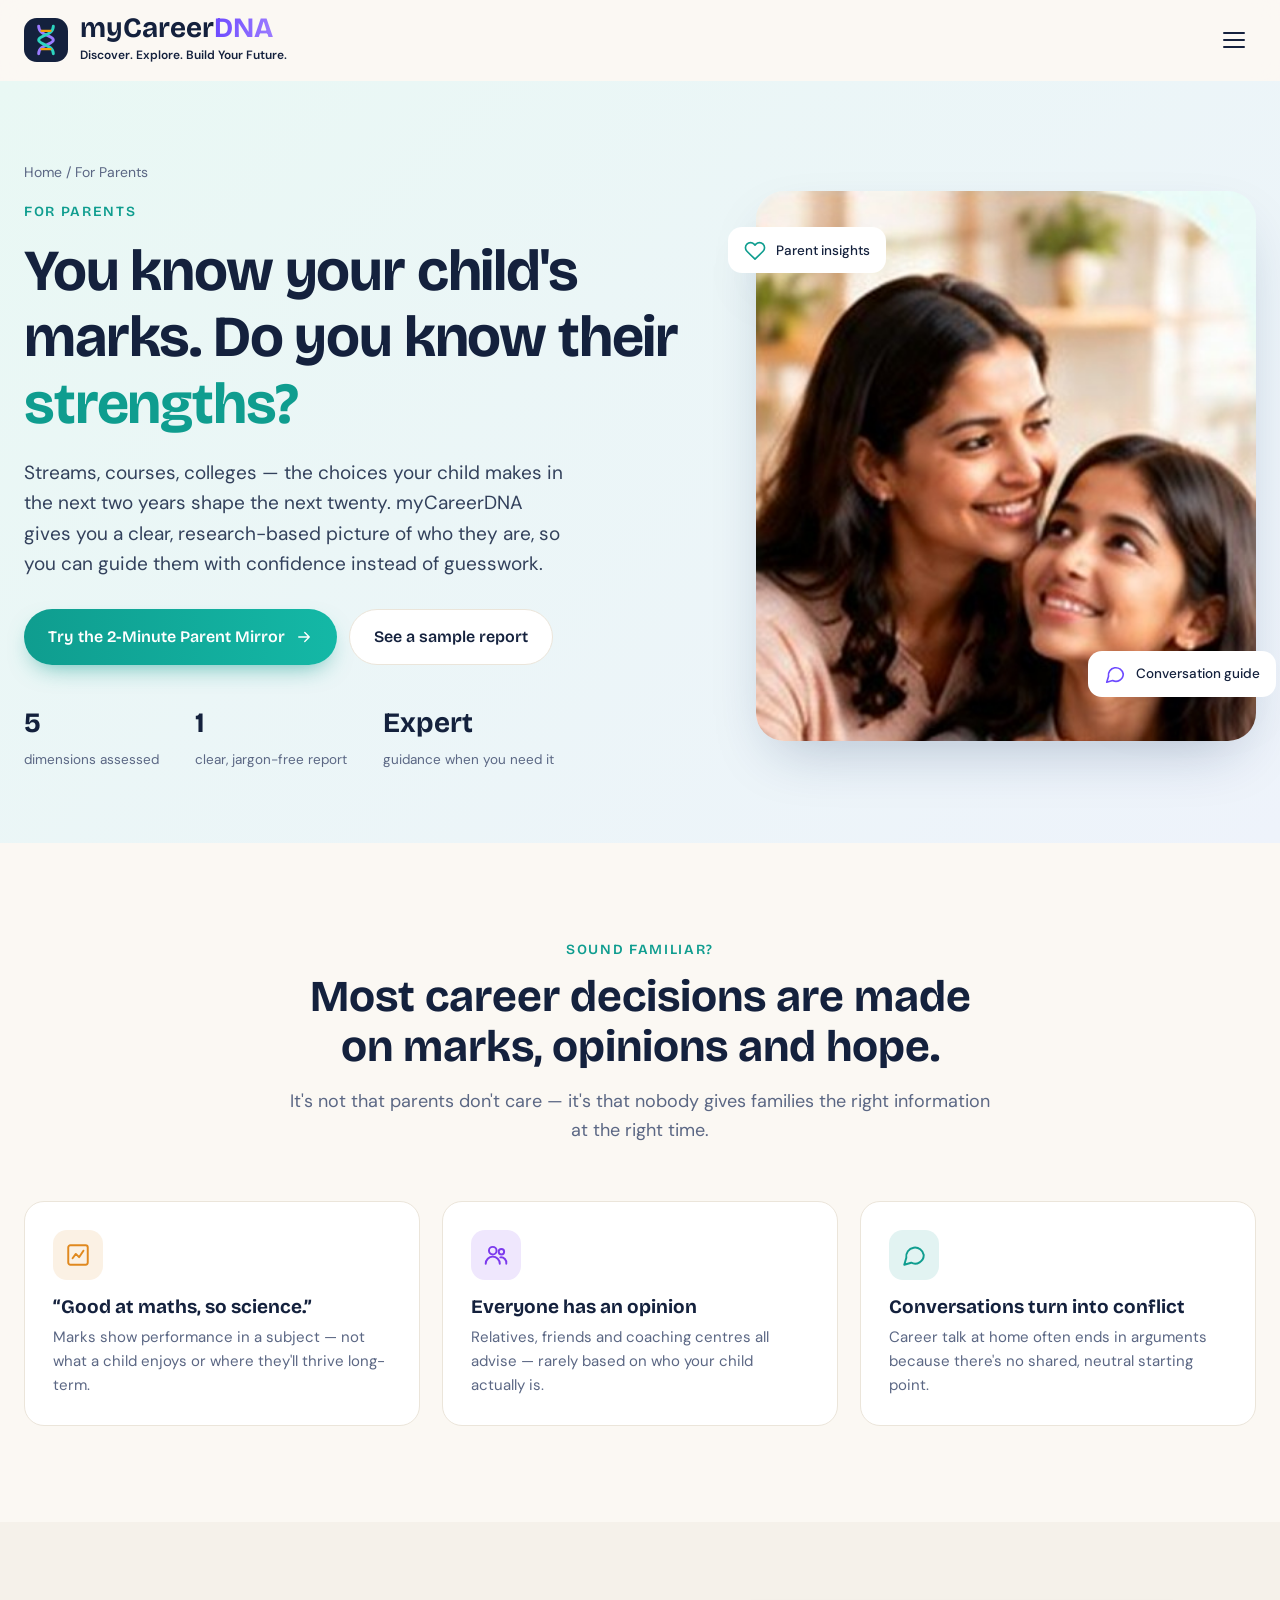
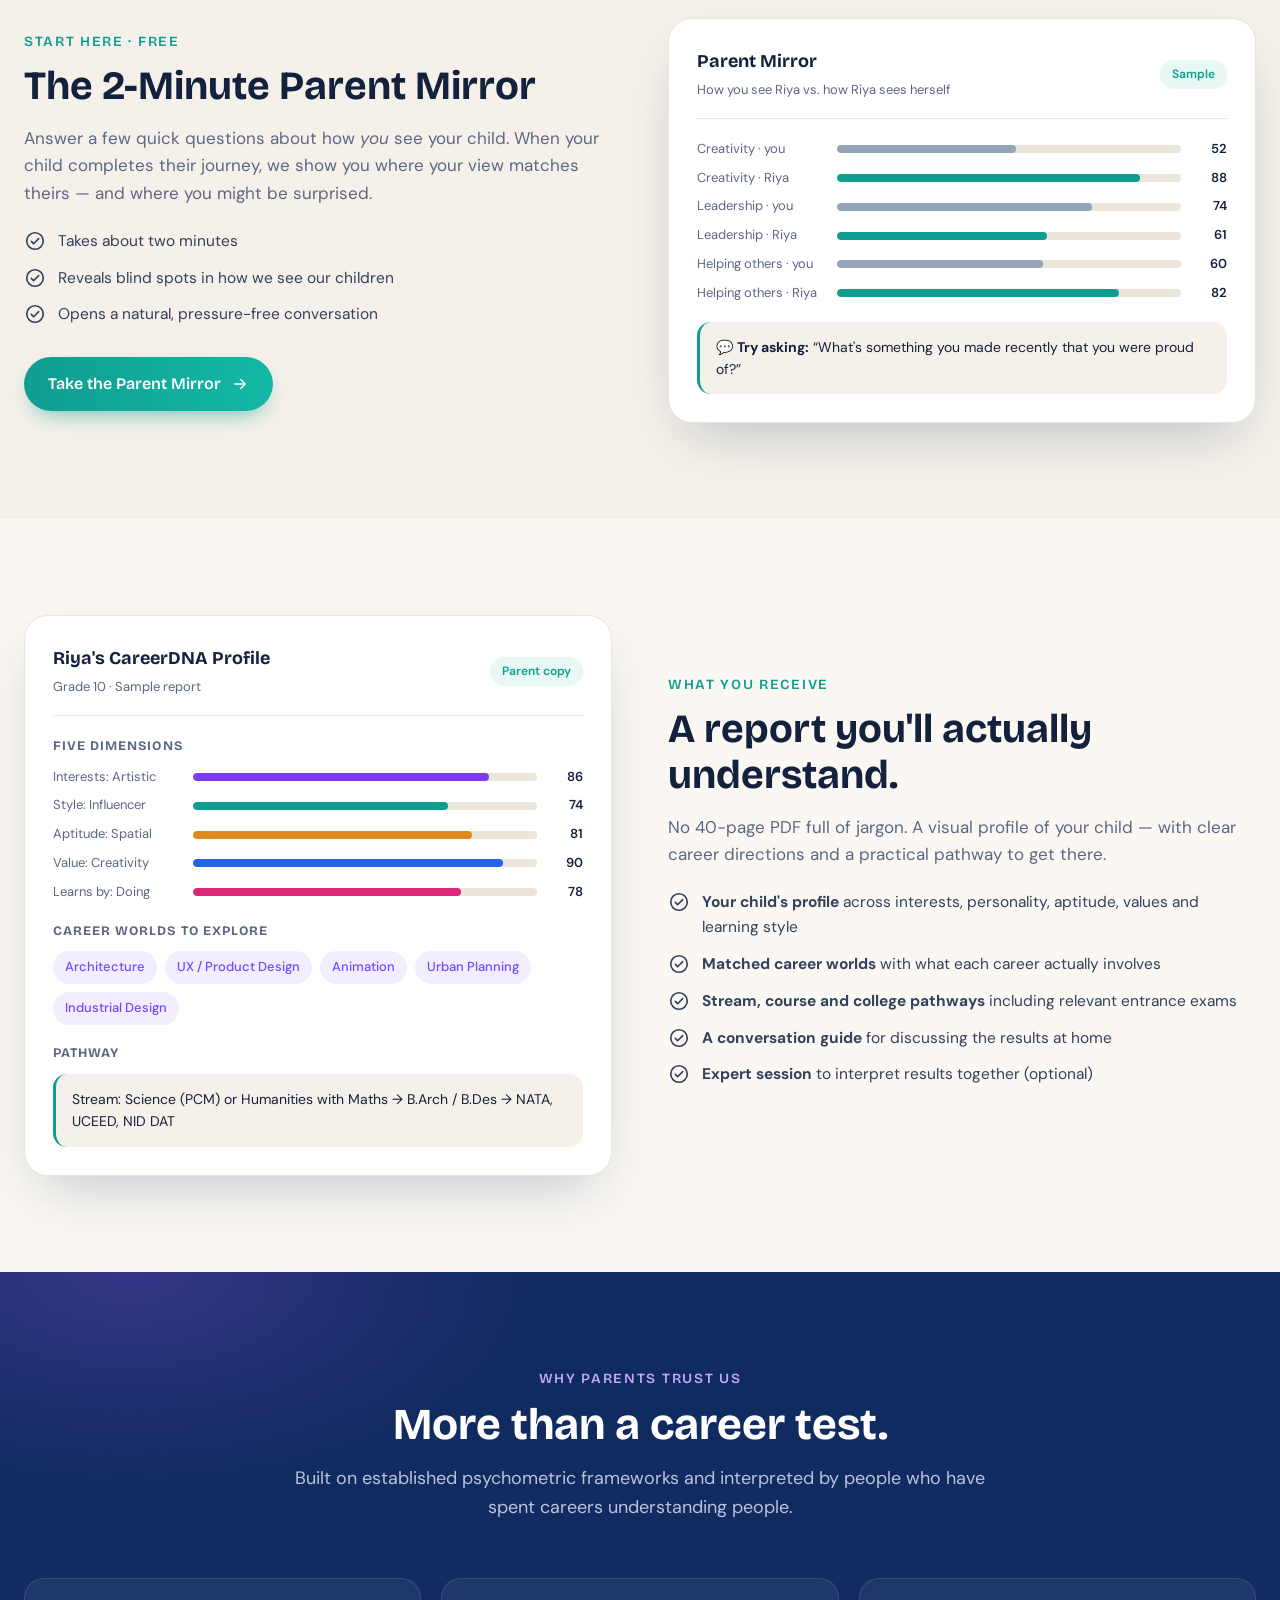
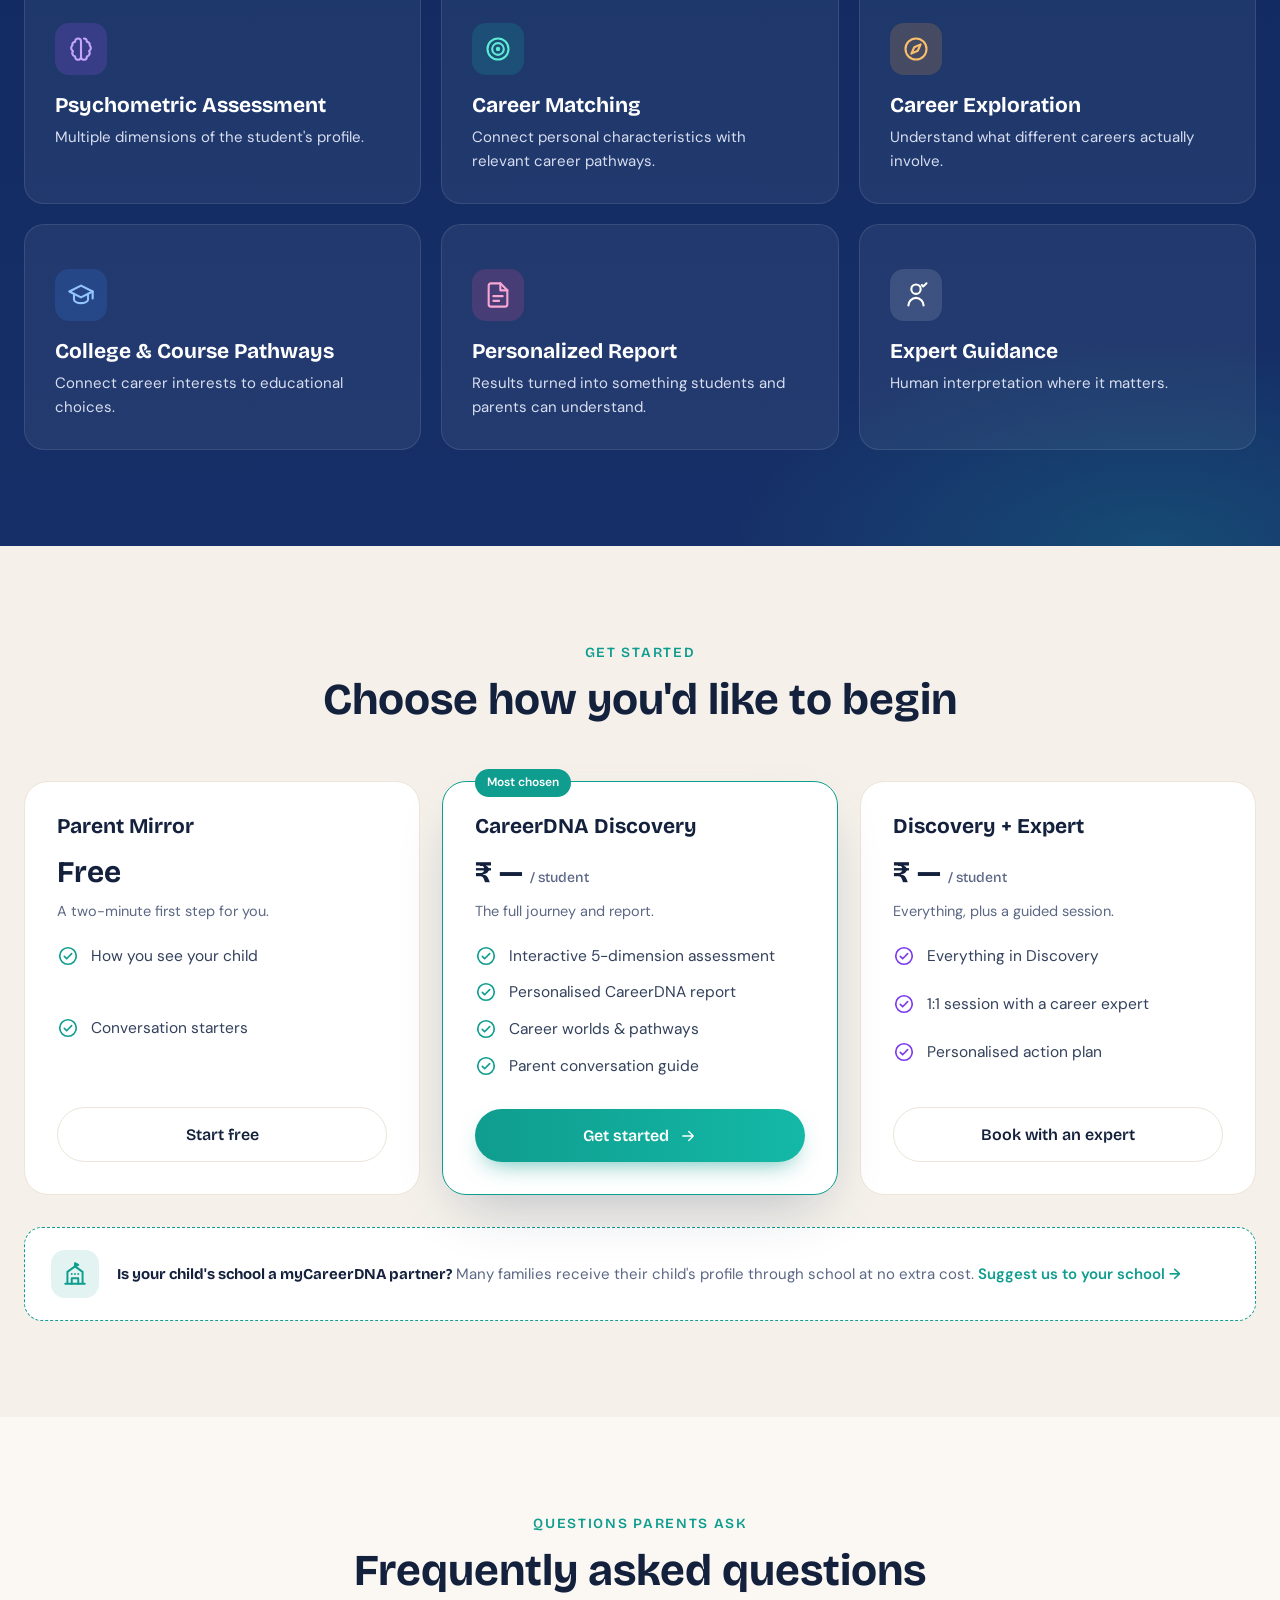
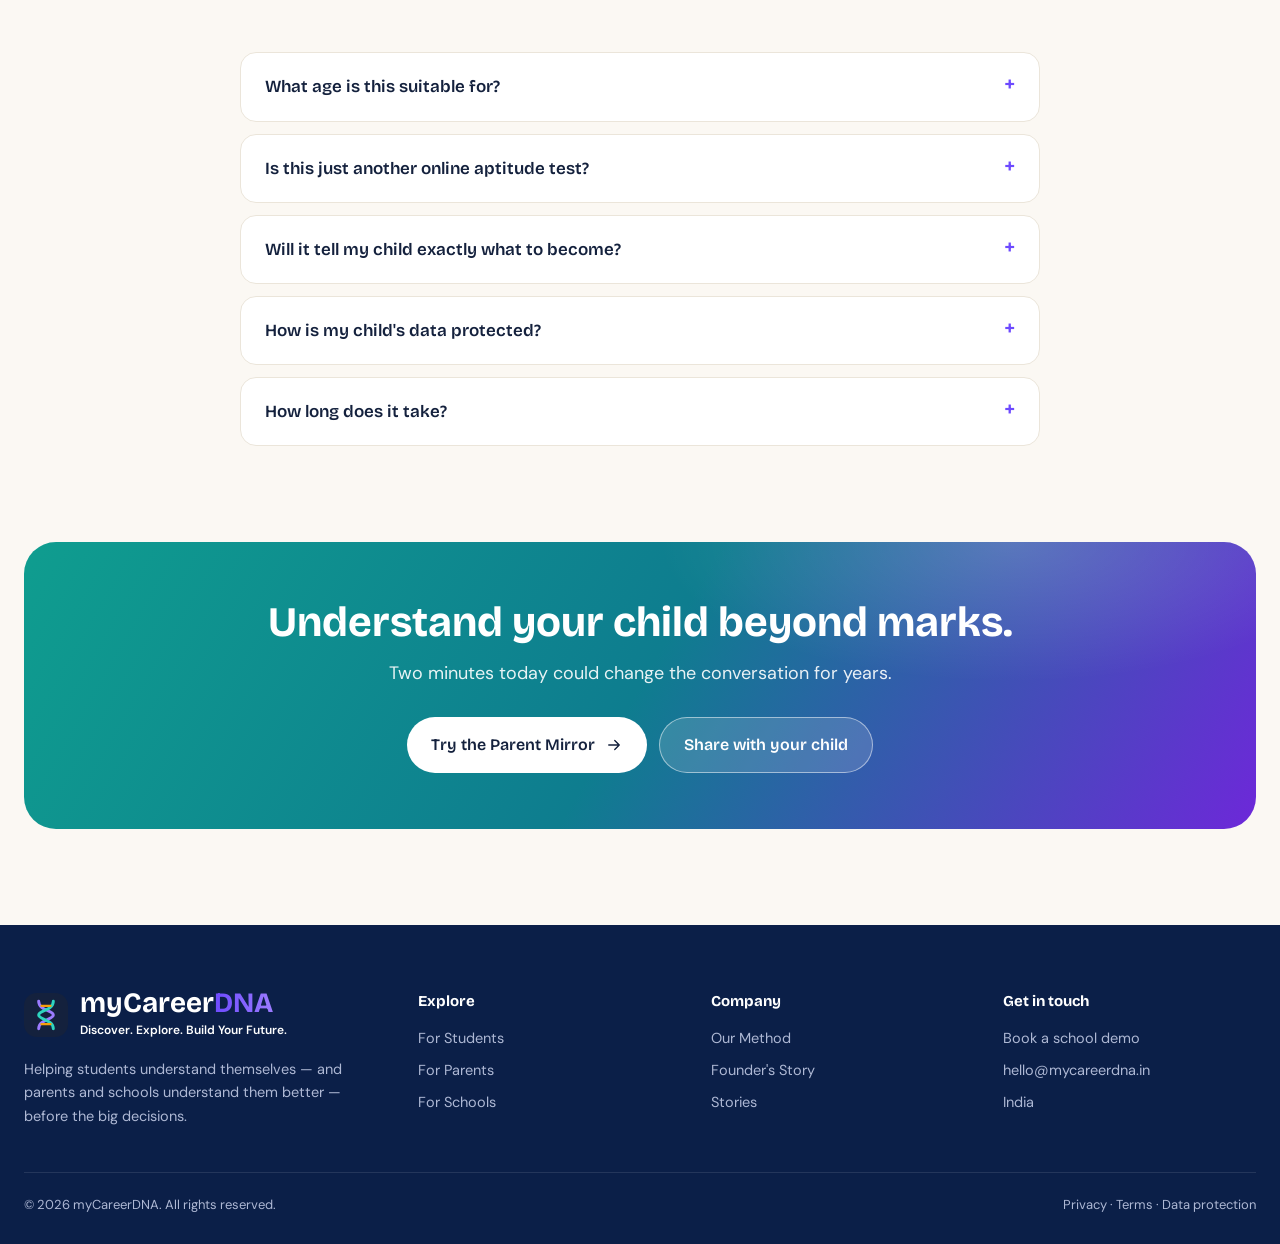
==== commit 30823590: "Add myCareerDNA marketing site: home + student, parent, school pages" ====
--- a/parents.html
+++ b/parents.html
@@ -7,7 +7,7 @@
   <meta name="description" content="Understand your child beyond marks. Insight into interests, strengths, personality and potential." />
   <link rel="preconnect" href="https://fonts.googleapis.com" />
   <link rel="preconnect" href="https://fonts.gstatic.com" crossorigin />
-  <link href="https://fonts.googleapis.com/css2?family=Caveat:wght@500;600&family=Inter:wght@400;500;600&family=Outfit:wght@500;600;700&display=swap" rel="stylesheet" />
+  <link href="https://fonts.googleapis.com/css2?family=Bricolage+Grotesque:opsz,wght@12..96,500;12..96,600;12..96,700&family=Caveat:wght@500;600&family=DM+Sans:opsz,wght@9..40,400;9..40,500;9..40,600&family=Instrument+Serif:ital@0;1&display=swap" rel="stylesheet" />
   <link rel="stylesheet" href="css/styles.css" />
 </head>
 <body data-page="parents">
--- a/css/styles.css
+++ b/css/styles.css
@@ -2,16 +2,16 @@
    myCareerDNA — shared styles
    ========================================================= */
 :root {
-  --navy: #0f2a5f;
-  --navy-2: #1d3a78;
+  --navy: #14213d;
+  --navy-2: #243b6b;
   --ink: #33415c;
   --muted: #5b6784;
-  --line: #e6e9f2;
+  --line: #ebe5da;
   --bg: #ffffff;
-  --bg-soft: #f7f8fc;
-
-  --purple: #7c3aed;
-  --purple-2: #a855f7;
+  --bg-soft: #f5f1ea;
+
+  --purple: #6d4aff;
+  --purple-2: #9b7bff;
   --purple-soft: #f3eeff;
   --teal: #0f9d8f;
   --teal-2: #14b8a6;
@@ -25,9 +25,12 @@
   --shadow: 0 10px 30px -12px rgba(15, 42, 95, 0.18);
   --shadow-lg: 0 24px 60px -20px rgba(15, 42, 95, 0.28);
 
-  --font-head: "Outfit", system-ui, sans-serif;
-  --font-body: "Inter", system-ui, sans-serif;
+  --font-head: "Bricolage Grotesque", system-ui, sans-serif;
+  --font-body: "DM Sans", system-ui, sans-serif;
   --font-hand: "Caveat", cursive;
+  --font-serif: "Instrument Serif", Georgia, serif;
+  --cream: #fbf8f3;
+  --coral: #f2545b;
   --max: 1280px;
 }
 
@@ -36,7 +39,7 @@
 body {
   font-family: var(--font-body);
   color: var(--ink);
-  background: var(--bg);
+  background: var(--cream);
   line-height: 1.6;
   -webkit-font-smoothing: antialiased;
   overflow-x: hidden;
@@ -79,6 +82,7 @@
 .btn--purple { background: linear-gradient(90deg, var(--purple), var(--purple-2)); color: #fff; box-shadow: 0 10px 24px -10px rgba(124,58,237,.7); }
 .btn--teal { background: linear-gradient(90deg, var(--teal), var(--teal-2)); color: #fff; box-shadow: 0 10px 24px -10px rgba(15,157,143,.7); }
 .btn--orange { background: linear-gradient(90deg, var(--orange), var(--orange-2)); color: #fff; box-shadow: 0 10px 24px -10px rgba(224,137,31,.7); }
+.btn--navy { background: var(--navy); color: #fff; box-shadow: 0 10px 24px -12px rgba(20,33,61,.6); }
 .btn--ghost { background: #fff; color: var(--navy); border: 1.5px solid var(--line); }
 .btn--ghost:hover { border-color: var(--purple); }
 .btn--sm { padding: 10px 18px; font-size: 14px; }
@@ -86,7 +90,7 @@
 /* ---------- Header ---------- */
 .site-header {
   position: sticky; top: 0; z-index: 50;
-  background: rgba(255,255,255,.9);
+  background: rgba(251,248,243,.88);
   backdrop-filter: blur(12px);
   border-bottom: 1px solid transparent;
   transition: border-color .2s, box-shadow .2s;
@@ -94,7 +98,7 @@
 .site-header.scrolled { border-color: var(--line); box-shadow: 0 4px 20px -12px rgba(15,42,95,.2); }
 .nav { display: flex; align-items: center; justify-content: space-between; height: 80px; gap: 24px; }
 .logo { display: flex; align-items: center; gap: 12px; }
-.logo svg { width: 52px; height: 52px; flex-shrink: 0; }
+.logo svg { width: 44px; height: 44px; flex-shrink: 0; }
 .logo-name { font-family: var(--font-head); font-weight: 700; font-size: 28px; color: var(--navy); line-height: 1; }
 .logo-name span { background: linear-gradient(90deg, var(--purple), var(--purple-2)); -webkit-background-clip: text; background-clip: text; color: transparent; }
 .logo-tag { font-size: 12px; font-weight: 600; color: var(--navy); margin-top: 4px; white-space: nowrap; }
@@ -109,68 +113,82 @@
 .nav-toggle { display: none; width: 44px; height: 44px; border-radius: 10px; }
 .nav-toggle span { display: block; width: 22px; height: 2px; background: var(--navy); margin: 5px auto; border-radius: 2px; transition: .2s; }
 
-/* ---------- Hero ---------- */
-.hero {
-  position: relative; overflow: hidden;
-  background: linear-gradient(180deg, #eef3fb 0%, #e7eef9 60%, #eaf0f8 100%);
-  min-height: 560px;
-}
-.hero-art {
-  position: absolute; top: 0; right: 0; bottom: 0; width: 62%;
-  background: url("../assets/hero.jpg") right center / cover no-repeat;
-  -webkit-mask-image: linear-gradient(90deg, transparent 0%, #000 22%);
-          mask-image: linear-gradient(90deg, transparent 0%, #000 22%);
-}
-.hero .container { position: relative; z-index: 2; padding-top: 72px; padding-bottom: 72px; }
-.hero-copy { max-width: 640px; }
-.hero h1 { font-size: clamp(40px, 5.4vw, 66px); letter-spacing: -.02em; margin: 14px 0 22px; }
-.hero p.lead { font-size: 19px; color: var(--navy); max-width: 440px; }
-.chooser-label { margin: 40px 0 16px; font-family: var(--font-head); font-weight: 600; color: var(--navy); font-size: 17px; }
-.chooser { display: flex; gap: 14px; flex-wrap: wrap; }
-.choice {
-  display: flex; align-items: center; gap: 14px;
-  padding: 14px 18px; border-radius: 16px;
-  background: rgba(255,255,255,.88); backdrop-filter: blur(6px);
-  border: 1.5px solid rgba(255,255,255,.9);
-  box-shadow: var(--shadow);
-  transition: transform .2s, border-color .2s, box-shadow .2s;
-}
-.choice:hover { transform: translateY(-4px); box-shadow: var(--shadow-lg); }
-.choice .ic { width: 46px; height: 46px; border-radius: 50%; display: grid; place-items: center; flex-shrink: 0; }
-.choice .ic svg { width: 26px; height: 26px; }
-.choice strong { display: block; font-family: var(--font-head); font-weight: 600; font-size: 16px; }
-.choice small { font-size: 13px; color: var(--navy); display: inline-flex; align-items: center; gap: 4px; }
-.choice small svg { width: 13px; height: 13px; }
-.choice--student .ic { background: var(--purple-soft); color: var(--purple); } .choice--student strong { color: var(--purple); } .choice--student:hover { border-color: var(--purple-2); }
-.choice--parent .ic { background: var(--teal-soft); color: var(--teal); } .choice--parent strong { color: var(--teal); } .choice--parent:hover { border-color: var(--teal-2); }
-.choice--school .ic { background: var(--orange-soft); color: var(--orange); } .choice--school strong { color: var(--orange); } .choice--school:hover { border-color: var(--orange-2); }
-
-/* ---------- Audience cards ---------- */
-.aud-grid { display: grid; grid-template-columns: repeat(3, 1fr); gap: 28px; }
-.aud-card {
-  border-radius: var(--radius); overflow: hidden; box-shadow: var(--shadow);
-  display: flex; flex-direction: column; transition: transform .25s, box-shadow .25s;
-}
-.aud-card:hover { transform: translateY(-6px); box-shadow: var(--shadow-lg); }
-.aud-card--student { background: linear-gradient(135deg, #f6f1ff, #efe8ff); }
-.aud-card--parent { background: linear-gradient(135deg, #eefaf7, #e3f6f2); }
-.aud-card--school { background: linear-gradient(135deg, #fff8ee, #fdf0e0); }
-.aud-top { display: grid; grid-template-columns: 36% minmax(0,1fr); flex: 1; }
-.aud-photo { background-size: cover; background-position: center; min-height: 270px; border-bottom-right-radius: 40px; }
-.aud-body { min-width: 0; padding: 24px 20px 22px; display: flex; flex-direction: column; }
-.aud-body .eyebrow { display: flex; align-items: center; gap: 8px; font-size: 13px; }
-.aud-body .eyebrow svg { width: 22px; height: 22px; }
-.aud-body h3 { font-size: 21px; margin: 12px 0 10px; }
-.aud-body p { font-size: 14.5px; color: var(--muted); margin-bottom: 18px; flex: 1; }
-.aud-body .btn { align-self: flex-start; padding: 11px 16px; font-size: 13.5px; white-space: normal; line-height: 1.3; }
-.aud-feats { display: flex; justify-content: space-between; gap: 8px; padding: 16px 18px; border-top: 1px solid rgba(15,42,95,.07); background: rgba(255,255,255,.5); }
-.aud-feats span { display: flex; align-items: center; gap: 7px; font-size: 12px; color: var(--navy); }
-.aud-feats svg { width: 20px; height: 20px; flex-shrink: 0; }
-.aud-card--student .aud-feats svg, .aud-card--student .eyebrow { color: var(--purple); }
-.aud-card--parent .aud-feats svg, .aud-card--parent .eyebrow { color: var(--teal); }
-.aud-card--school .aud-feats svg, .aud-card--school .eyebrow { color: var(--orange); }
-.tagline-divider { display: flex; align-items: center; justify-content: center; gap: 22px; margin-top: 56px; font-size: 30px; }
-.tagline-divider::before, .tagline-divider::after { content: ""; width: 48px; height: 1.5px; background: var(--navy); opacity: .6; }
+/* ---------- Hero (helix) ---------- */
+.hero2 { position: relative; overflow: hidden; padding: 56px 0 80px; background:
+  radial-gradient(700px 420px at 85% 30%, rgba(109,74,255,.10), transparent 70%),
+  radial-gradient(520px 360px at 60% 95%, rgba(18,165,148,.10), transparent 70%),
+  var(--cream); }
+.hero2-grid { display: grid; grid-template-columns: 1.05fr .95fr; gap: 40px; align-items: center; }
+.pill-eyebrow { display: inline-flex; align-items: center; gap: 8px; padding: 7px 14px 7px 8px; border-radius: 999px; background: #fff; border: 1px solid var(--line); font-size: 13.5px; font-weight: 500; color: var(--navy); }
+.pill-eyebrow b { background: var(--navy); color: #fff; font-size: 11px; font-weight: 600; letter-spacing: .06em; padding: 3px 8px; border-radius: 999px; }
+.hero2 h1 { font-size: clamp(42px, 5.6vw, 76px); letter-spacing: -.035em; line-height: 1.02; margin: 22px 0 22px; font-weight: 700; }
+.serif { font-family: var(--font-serif); font-style: italic; font-weight: 400; letter-spacing: -.01em; color: var(--purple); position: relative; white-space: nowrap; }
+.serif svg { position: absolute; left: -2%; bottom: -.12em; width: 104%; height: .32em; color: var(--coral); overflow: visible; }
+.hero2 .lead { font-size: 19px; color: var(--ink); max-width: 480px; }
+
+.switch-wrap { margin-top: 36px; }
+.switch-label { font-family: var(--font-head); font-weight: 600; color: var(--navy); font-size: 17px; display: flex; align-items: center; gap: 12px; flex-wrap: wrap; }
+.seg { display: inline-flex; padding: 5px; background: #fff; border: 1px solid var(--line); border-radius: 999px; box-shadow: 0 6px 20px -12px rgba(20,33,61,.25); position: relative; }
+.seg button { position: relative; z-index: 1; padding: 9px 18px; border-radius: 999px; font-family: var(--font-head); font-weight: 600; font-size: 15px; color: var(--muted); transition: color .25s; display: inline-flex; gap: 6px; align-items: center; }
+.seg button[aria-selected="true"] { color: #fff; }
+.seg .thumb { position: absolute; top: 5px; bottom: 5px; border-radius: 999px; background: var(--navy); transition: left .35s cubic-bezier(.4,1.3,.5,1), width .35s cubic-bezier(.4,1.3,.5,1), background .35s; }
+.preview { margin-top: 18px; background: #fff; border: 1px solid var(--line); border-radius: 22px; padding: 22px 24px; max-width: 540px; box-shadow: var(--shadow); position: relative; overflow: hidden; }
+.preview::before { content: ""; position: absolute; left: 0; top: 0; bottom: 0; width: 5px; background: var(--acc, var(--purple)); transition: background .3s; }
+.preview h3 { font-size: 20px; margin-bottom: 6px; }
+.preview p { font-size: 15px; color: var(--muted); margin-bottom: 14px; }
+.preview .row { display: flex; align-items: center; gap: 16px; flex-wrap: wrap; }
+.preview .mini { display: flex; gap: 14px; flex-wrap: wrap; font-size: 13px; color: var(--navy); }
+.preview .mini span { display: inline-flex; align-items: center; gap: 6px; }
+.preview .mini svg { width: 16px; height: 16px; color: var(--acc); }
+.preview-body { animation: fade .35s ease; }
+.btn--dyn { background: var(--acc, var(--purple)); color: #fff; box-shadow: 0 10px 22px -10px var(--acc, var(--purple)); }
+
+.helix-stage { position: relative; height: 560px; }
+.helix-stage svg.helix { position: absolute; inset: 0; width: 100%; height: 100%; }
+.helix-card { position: absolute; background: #fff; border: 1px solid var(--line); border-radius: 16px; padding: 10px 14px 10px 10px; display: flex; align-items: center; gap: 10px; box-shadow: var(--shadow); font-size: 13.5px; color: var(--navy); font-weight: 500; animation: bob 6s ease-in-out infinite; }
+.helix-card .dot { width: 34px; height: 34px; border-radius: 10px; display: grid; place-items: center; background: color-mix(in srgb, var(--c) 14%, #fff); color: var(--c); }
+.helix-card .dot svg { width: 18px; height: 18px; }
+.helix-card small { display: block; font-size: 11.5px; color: var(--muted); font-weight: 400; }
+.helix-card.h1 { top: 6%; left: 2%; } .helix-card.h2 { top: 24%; right: 0; animation-delay: -1.2s; }
+.helix-card.h3 { top: 47%; left: -2%; animation-delay: -2.4s; } .helix-card.h4 { top: 58%; right: 0; animation-delay: -3.6s; }
+.helix-card.h5 { bottom: 4%; left: 10%; animation-delay: -4.8s; }
+.helix-result { position: absolute; right: 2%; bottom: 0; background: var(--navy); color: #fff; border-radius: 18px; padding: 14px 18px; box-shadow: var(--shadow-lg); font-size: 13px; max-width: 210px; }
+.helix-result b { font-family: var(--font-head); font-size: 15px; display: block; margin-bottom: 6px; }
+.helix-result .tags { display: flex; flex-wrap: wrap; gap: 5px; }
+.helix-result .tags span { background: rgba(255,255,255,.12); padding: 3px 9px; border-radius: 999px; font-size: 11.5px; }
+@keyframes bob { 0%,100% { transform: translateY(0); } 50% { transform: translateY(-8px); } }
+@media (prefers-reduced-motion: reduce) { .helix-card { animation: none; } }
+
+/* ---------- Marquee strip ---------- */
+.strip { background: var(--navy); color: #cfd6ea; overflow: hidden; padding: 16px 0; }
+.strip-track { display: flex; gap: 44px; width: max-content; animation: marquee 38s linear infinite; font-family: var(--font-head); font-size: 17px; font-weight: 500; }
+.strip-track span { display: inline-flex; align-items: center; gap: 44px; white-space: nowrap; }
+.strip-track span::after { content: "✦"; color: var(--orange-2); font-size: 13px; }
+@keyframes marquee { to { transform: translateX(-50%); } }
+@media (prefers-reduced-motion: reduce) { .strip-track { animation: none; } }
+
+/* ---------- Audience bento ---------- */
+.bento { display: grid; grid-template-columns: 1.15fr 1fr; grid-template-rows: auto auto; gap: 22px; }
+.tile { border-radius: 28px; padding: 32px; position: relative; overflow: hidden; display: flex; flex-direction: column; transition: transform .25s, box-shadow .25s; }
+.tile:hover { transform: translateY(-4px); box-shadow: var(--shadow-lg); }
+.tile h3 { font-size: 28px; letter-spacing: -.02em; margin: 12px 0 10px; }
+.tile p { color: var(--muted); font-size: 15.5px; max-width: 380px; }
+.tile .tag { display: inline-flex; align-items: center; gap: 8px; font-size: 12.5px; font-weight: 700; letter-spacing: .1em; text-transform: uppercase; }
+.tile .tag svg { width: 18px; height: 18px; }
+.tile-links { display: flex; flex-wrap: wrap; gap: 8px; margin: 18px 0 22px; }
+.tile-links span { font-size: 12.5px; padding: 6px 12px; border-radius: 999px; background: rgba(255,255,255,.7); color: var(--navy); border: 1px solid rgba(20,33,61,.08); }
+.tile .btn { align-self: flex-start; }
+.tile--student { grid-row: span 2; background: #efeaff; padding-bottom: 0; }
+.tile--student .tag { color: var(--purple); }
+.tile--student .arch { margin-top: auto; align-self: center; width: 78%; aspect-ratio: 1 / 1.05; border-radius: 999px 999px 0 0; background-size: cover; background-position: center 18%; border: 8px solid #fff; border-bottom: 0; }
+.tile--parent { background: #e3f5f1; }
+.tile--parent .tag { color: var(--teal); }
+.tile--school { background: #fdf0dc; }
+.tile--school .tag { color: var(--orange); }
+.tile-side { display: grid; grid-template-columns: 1fr 132px; gap: 20px; align-items: center; }
+.tile-side .circle { width: 132px; height: 132px; border-radius: 50%; background-size: cover; background-position: center 18%; border: 6px solid #fff; box-shadow: var(--shadow); }
+.tile .num { position: absolute; top: 22px; right: 28px; font-family: var(--font-serif); font-style: italic; font-size: 64px; line-height: 1; color: rgba(20,33,61,.08); }
+
 
 /* ---------- Methodology ---------- */
 .method { position: relative; }
@@ -477,7 +495,6 @@
 @media (max-width: 1100px) {
   .nav-links { gap: 20px; }
   .nav-links a { font-size: 14px; }
-  .aud-grid { grid-template-columns: 1fr; max-width: 640px; margin: 0 auto; }
   .flow { grid-template-columns: repeat(3, 1fr); row-gap: 40px; }
   .flow-step:nth-child(3)::after { display: none; }
 }
@@ -495,9 +512,6 @@
   .site-header.open .nav-toggle span:nth-child(3) { transform: translateY(-7px) rotate(-45deg); }
 }
 @media (max-width: 960px) {
-  .hero { min-height: 0; }
-  .hero-art { position: relative; width: 100%; height: 300px; -webkit-mask-image: linear-gradient(0deg, transparent 0%, #000 25%); mask-image: linear-gradient(0deg, transparent 0%, #000 25%); background-position: 30% center; }
-  .hero .container { padding-top: 8px; padding-bottom: 56px; }
   .journey { grid-template-columns: 1fr; gap: 28px; max-width: 420px; margin-left: auto; margin-right: auto; }
   .journey::before { left: 43px; right: auto; top: 20px; bottom: 20px; width: 4px; height: auto; background: linear-gradient(180deg, var(--purple), var(--teal), var(--orange)); }
   .step { display: grid; grid-template-columns: 88px 1fr; gap: 20px; text-align: left; align-items: center; }
@@ -518,11 +532,6 @@
   .logo svg { width: 42px; height: 42px; }
   .logo-name { font-size: 23px; }
   .logo-tag { font-size: 10.5px; }
-  .chooser { flex-direction: column; }
-  .choice { width: 100%; }
-  .aud-top { grid-template-columns: 1fr; }
-  .aud-photo { min-height: 240px; border-radius: 0; background-position: center 20%; }
-  .aud-feats { flex-wrap: wrap; }
   .dims-wrap { padding: 24px; }
   .dims, .trust-grid, .testi-grid, .feature-grid, .pricing-grid, .form-grid { grid-template-columns: 1fr; }
   .flow { grid-template-columns: 1fr; row-gap: 24px; }
@@ -535,12 +544,10 @@
   .tab { padding: 12px 16px; font-size: 14px; }
   .cta-inner { padding: 40px 22px; }
   .foot-grid { grid-template-columns: 1fr; }
-  .tagline-divider { font-size: 24px; }
   .dash-top { grid-template-columns: 1fr 1fr 1fr; gap: 8px; }
   .kpi b { font-size: 18px; }
   .report-mock .bars .bar { grid-template-columns: 100px 1fr 32px; }
 }
-.hero h1, .hero .eyebrow { max-width: 560px; }
 .partner-note { display: flex; gap: 18px; align-items: center; padding: 22px 26px; border-radius: 18px; background: #fff; border: 1.5px dashed var(--c, var(--teal)); margin-top: 32px; }
 .partner-note .ic { width: 48px; height: 48px; border-radius: 14px; flex-shrink: 0; display: grid; place-items: center; background: color-mix(in srgb, var(--c, var(--teal)) 12%, #fff); color: var(--c, var(--teal)); }
 .partner-note .ic svg { width: 26px; height: 26px; }
@@ -554,3 +561,16 @@
 @media (max-width: 960px) { .timeline { grid-template-columns: 1fr 1fr; } }
 @media (max-width: 640px) { .timeline { grid-template-columns: 1fr; } .partner-note { flex-direction: column; align-items: flex-start; } }
 @media (max-width: 640px) { .stats { gap: 16px; } .stats > div { flex: 1; min-width: 90px; } .stats b { font-size: 22px; } }
+
+@media (max-width: 1100px) { .hero2-grid { grid-template-columns: 1fr; } .helix-stage { height: 480px; max-width: 560px; width: 100%; margin: 0 auto; } }
+@media (max-width: 860px) { .bento { grid-template-columns: 1fr; } .tile--student { grid-row: auto; } .tile--student .arch { width: 60%; } }
+@media (max-width: 640px) {
+  .hero2 { padding: 36px 0 56px; }
+  .seg button { padding: 8px 12px; font-size: 14px; }
+  .helix-stage { height: 440px; }
+  .helix-card { font-size: 12px; padding: 8px 10px 8px 8px; } .helix-card .dot { width: 28px; height: 28px; } .helix-card small { display: none; }
+  .helix-result { display: none; }
+  .tile { padding: 24px; } .tile h3 { font-size: 23px; }
+  .tile-side { grid-template-columns: 1fr; } .tile-side .circle { width: 96px; height: 96px; order: -1; }
+  .tile--student .arch { width: 80%; }
+}
